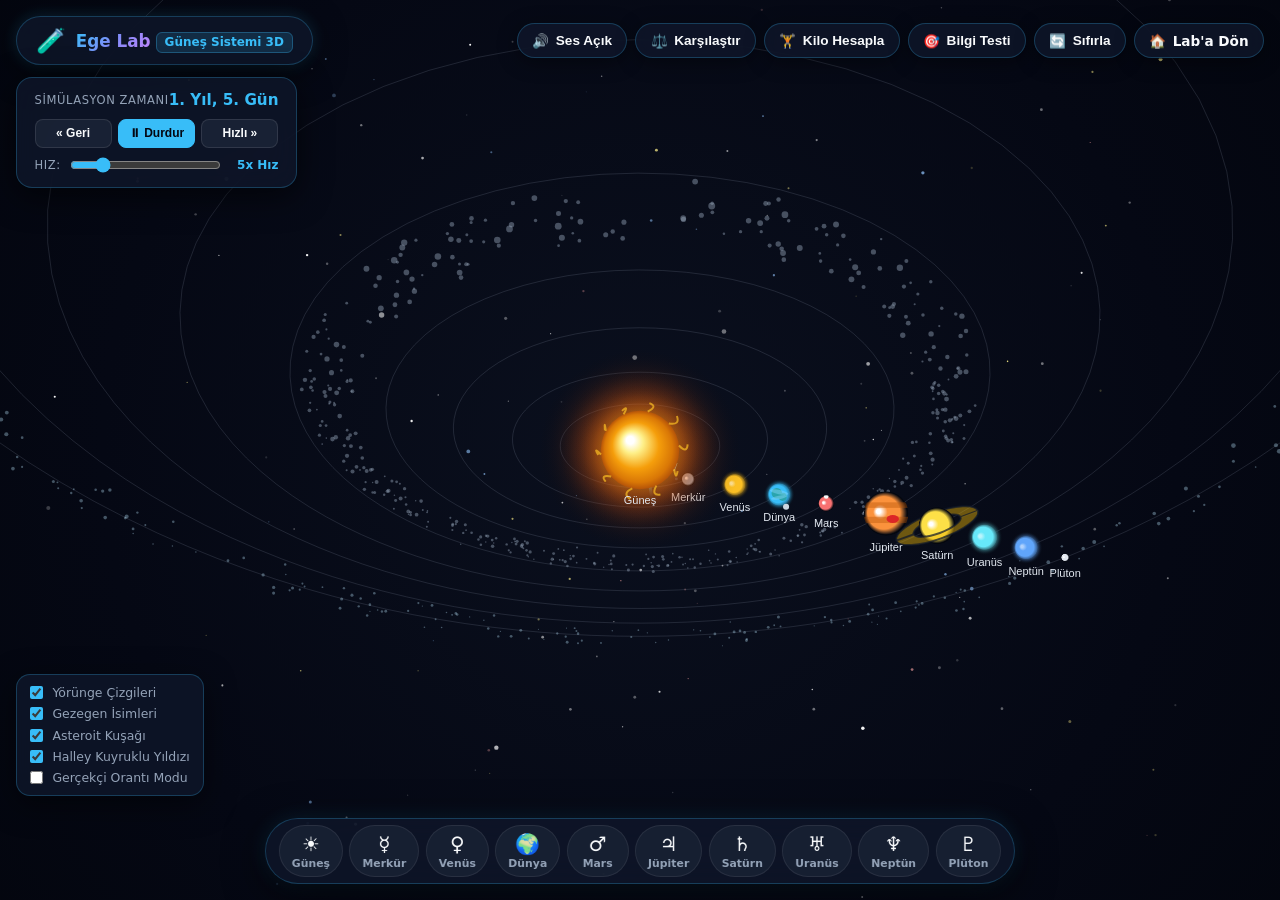
==== solar-system.html @ e78b9957 "feat: Gunes Sistemi 3D simulasyonu ve uzay laboratuvari eklendi" ====
<!DOCTYPE html>
<html lang="tr">
<head>
  <meta charset="UTF-8">
  <meta name="viewport" content="width=device-width, initial-scale=1.0, maximum-scale=5.0">
  <title>🌌 Ege Lab - 3D Güneş Sistemi Simülatörü</title>
  
  <meta name="description" content="Güneş Sistemimizi 3D ve gerçek zamanlı simüle eden, gezegenleri, yörüngeleri ve asteroitleri keşfedebileceğiniz etkileşimli astronomi laboratuvarı.">
  <meta name="theme-color" content="#030712">
  <link rel="icon" type="image/png" href="icons/icon-192.png">

  <style>
    /* ========================================================
       TEMEL AYARLAR & KOZMİK TEMA
       ======================================================== */
    :root {
      --bg-space: #030712;
      --panel-bg: rgba(15, 23, 42, 0.82);
      --panel-border: rgba(56, 189, 248, 0.25);
      --panel-glow: rgba(56, 189, 248, 0.4);
      --accent-cyan: #38bdf8;
      --accent-gold: #f59e0b;
      --accent-rose: #f43f5e;
      --accent-purple: #a855f7;
      --accent-emerald: #10b981;
      --text-primary: #f8fafc;
      --text-muted: #94a3b8;
      --font-family: 'Segoe UI', system-ui, -apple-system, sans-serif;
    }

    * {
      box-sizing: border-box;
      margin: 0;
      padding: 0;
      user-select: none;
      -webkit-user-select: none;
    }

    body, html {
      width: 100%;
      height: 100%;
      overflow: hidden;
      background-color: var(--bg-space);
      font-family: var(--font-family);
      color: var(--text-primary);
    }

    #canvas-container {
      position: absolute;
      top: 0;
      left: 0;
      width: 100%;
      height: 100%;
      z-index: 1;
    }

    canvas {
      display: block;
      width: 100%;
      height: 100%;
      cursor: grab;
    }

    canvas:active {
      cursor: grabbing;
    }

    /* ========================================================
       ÜST BAŞLIK (COCKPIT HUD TOP)
       ======================================================== */
    .hud-top-bar {
      position: absolute;
      top: 1rem;
      left: 1rem;
      right: 1rem;
      z-index: 20;
      display: flex;
      justify-content: space-between;
      align-items: center;
      pointer-events: none;
    }

    .brand-hud {
      pointer-events: auto;
      display: flex;
      align-items: center;
      gap: 0.75rem;
      background: var(--panel-bg);
      backdrop-filter: blur(14px);
      -webkit-backdrop-filter: blur(14px);
      border: 1px solid var(--panel-border);
      padding: 0.6rem 1.2rem;
      border-radius: 9999px;
      box-shadow: 0 8px 32px rgba(0, 0, 0, 0.6), 0 0 15px rgba(56, 189, 248, 0.2);
    }

    .brand-hud a {
      text-decoration: none;
      color: inherit;
      display: flex;
      align-items: center;
      gap: 0.6rem;
    }

    .brand-hud-logo {
      font-size: 1.5rem;
      animation: floatSlow 3s ease-in-out infinite;
    }

    .brand-hud-title {
      font-size: 1.05rem;
      font-weight: 700;
      background: linear-gradient(135deg, #38bdf8, #818cf8, #c084fc);
      -webkit-background-clip: text;
      -webkit-text-fill-color: transparent;
    }

    .brand-hud-badge {
      font-size: 0.75rem;
      color: var(--accent-cyan);
      background: rgba(56, 189, 248, 0.15);
      border: 1px solid rgba(56, 189, 248, 0.3);
      padding: 0.15rem 0.5rem;
      border-radius: 6px;
      font-weight: 600;
    }

    .top-action-buttons {
      pointer-events: auto;
      display: flex;
      gap: 0.5rem;
    }

    .hud-btn {
      background: var(--panel-bg);
      backdrop-filter: blur(12px);
      -webkit-backdrop-filter: blur(12px);
      border: 1px solid var(--panel-border);
      color: var(--text-primary);
      padding: 0.55rem 0.9rem;
      border-radius: 9999px;
      font-size: 0.85rem;
      font-weight: 600;
      cursor: pointer;
      display: inline-flex;
      align-items: center;
      gap: 0.4rem;
      transition: all 0.2s cubic-bezier(0.16, 1, 0.3, 1);
      box-shadow: 0 4px 20px rgba(0, 0, 0, 0.4);
    }

    .hud-btn:hover {
      background: rgba(30, 41, 59, 0.95);
      border-color: var(--accent-cyan);
      box-shadow: 0 0 15px rgba(56, 189, 248, 0.4);
      transform: translateY(-1px);
    }

    .hud-btn.active {
      background: rgba(14, 165, 233, 0.3);
      border-color: var(--accent-cyan);
      color: #38bdf8;
    }

    /* ========================================================
       ZAMAN & SİMÜLASYON KONTROL PANELİ (TOP RIGHT HUD)
       ======================================================== */
    .time-hud-card {
      position: absolute;
      top: 4.8rem;
      left: 1rem;
      z-index: 20;
      background: var(--panel-bg);
      backdrop-filter: blur(14px);
      -webkit-backdrop-filter: blur(14px);
      border: 1px solid var(--panel-border);
      border-radius: 16px;
      padding: 0.85rem 1.1rem;
      display: flex;
      flex-direction: column;
      gap: 0.6rem;
      box-shadow: 0 8px 32px rgba(0, 0, 0, 0.6);
      min-width: 260px;
    }

    .time-date-display {
      display: flex;
      justify-content: space-between;
      align-items: center;
    }

    .time-label {
      font-size: 0.72rem;
      text-transform: uppercase;
      letter-spacing: 0.05em;
      color: var(--text-muted);
    }

    .time-value {
      font-size: 0.95rem;
      font-weight: 700;
      color: var(--accent-cyan);
      font-variant-numeric: tabular-nums;
    }

    .time-controls {
      display: flex;
      align-items: center;
      gap: 0.4rem;
    }

    .time-btn {
      flex: 1;
      background: rgba(30, 41, 59, 0.7);
      border: 1px solid rgba(255, 255, 255, 0.1);
      color: var(--text-primary);
      padding: 0.4rem;
      border-radius: 8px;
      font-size: 0.75rem;
      font-weight: 600;
      cursor: pointer;
      text-align: center;
      transition: all 0.2s ease;
    }

    .time-btn:hover {
      background: rgba(56, 189, 248, 0.2);
      border-color: var(--accent-cyan);
    }

    .time-btn.active {
      background: var(--accent-cyan);
      color: #030712;
      border-color: var(--accent-cyan);
    }

    .speed-slider-wrap {
      display: flex;
      align-items: center;
      gap: 0.6rem;
    }

    .speed-slider-wrap input[type="range"] {
      flex: 1;
      accent-color: var(--accent-cyan);
      cursor: pointer;
    }

    .speed-tag {
      font-size: 0.75rem;
      color: var(--accent-cyan);
      font-weight: 700;
      min-width: 48px;
      text-align: right;
    }

    /* ========================================================
       KAMERA & KATMAN FİLTRELERİ (SOL ALT HUD)
       ======================================================== */
    .view-toggles-card {
      position: absolute;
      bottom: 6.5rem;
      left: 1rem;
      z-index: 20;
      background: var(--panel-bg);
      backdrop-filter: blur(14px);
      -webkit-backdrop-filter: blur(14px);
      border: 1px solid var(--panel-border);
      border-radius: 14px;
      padding: 0.6rem 0.8rem;
      display: flex;
      flex-direction: column;
      gap: 0.4rem;
      box-shadow: 0 8px 30px rgba(0, 0, 0, 0.5);
    }

    .toggle-row {
      display: flex;
      align-items: center;
      gap: 0.6rem;
      font-size: 0.78rem;
      cursor: pointer;
      color: var(--text-muted);
      transition: color 0.2s;
    }

    .toggle-row:hover {
      color: var(--text-primary);
    }

    .toggle-row input[type="checkbox"] {
      accent-color: var(--accent-cyan);
      cursor: pointer;
    }

    /* ========================================================
       GEZEGEN HIZLI SEÇİM ÇUBUĞU (ALT ÇUBUK - PLANET BAR)
       ======================================================== */
    .planets-dock-wrap {
      position: absolute;
      bottom: 1rem;
      left: 50%;
      transform: translateX(-50%);
      z-index: 20;
      max-width: 95vw;
      background: var(--panel-bg);
      backdrop-filter: blur(16px);
      -webkit-backdrop-filter: blur(16px);
      border: 1px solid var(--panel-border);
      border-radius: 9999px;
      padding: 0.4rem 0.8rem;
      display: flex;
      align-items: center;
      gap: 0.4rem;
      overflow-x: auto;
      box-shadow: 0 10px 40px rgba(0, 0, 0, 0.7), 0 0 20px rgba(56, 189, 248, 0.15);
      scrollbar-width: none;
    }

    .planets-dock-wrap::-webkit-scrollbar {
      display: none;
    }

    .planet-dock-item {
      display: flex;
      flex-direction: column;
      align-items: center;
      justify-content: center;
      background: rgba(30, 41, 59, 0.6);
      border: 1px solid rgba(255, 255, 255, 0.08);
      border-radius: 50px;
      padding: 0.35rem 0.75rem;
      cursor: pointer;
      min-width: 62px;
      transition: all 0.25s cubic-bezier(0.34, 1.56, 0.64, 1);
      position: relative;
    }

    .planet-dock-item:hover {
      background: rgba(56, 189, 248, 0.2);
      border-color: var(--accent-cyan);
      transform: translateY(-4px) scale(1.08);
      box-shadow: 0 6px 16px rgba(56, 189, 248, 0.3);
    }

    .planet-dock-item.selected {
      background: rgba(14, 165, 233, 0.35);
      border-color: var(--accent-cyan);
      box-shadow: 0 0 16px rgba(56, 189, 248, 0.6);
      transform: translateY(-4px) scale(1.08);
    }

    .dock-icon {
      font-size: 1.25rem;
      line-height: 1.2;
    }

    .dock-name {
      font-size: 0.68rem;
      font-weight: 600;
      color: var(--text-muted);
      margin-top: 1px;
    }

    .planet-dock-item.selected .dock-name {
      color: #ffffff;
      font-weight: 700;
    }

    /* ========================================================
       GEZEGEN BİLGİ KARTI HUD (SAĞ PANEL)
       ======================================================== */
    .planet-info-panel {
      position: absolute;
      top: 4.8rem;
      right: 1rem;
      width: 350px;
      max-width: calc(100vw - 2rem);
      max-height: calc(100vh - 6.5rem);
      overflow-y: auto;
      z-index: 25;
      background: var(--panel-bg);
      backdrop-filter: blur(18px);
      -webkit-backdrop-filter: blur(18px);
      border: 1px solid var(--panel-border);
      border-radius: 20px;
      padding: 1.2rem;
      display: flex;
      flex-direction: column;
      gap: 1rem;
      box-shadow: 0 16px 48px rgba(0, 0, 0, 0.8), 0 0 25px rgba(56, 189, 248, 0.2);
      transition: transform 0.3s cubic-bezier(0.16, 1, 0.3, 1), opacity 0.3s ease;
      scrollbar-width: thin;
      scrollbar-color: rgba(56, 189, 248, 0.3) transparent;
    }

    .planet-info-panel.hidden {
      transform: translateX(110%);
      opacity: 0;
      pointer-events: none;
    }

    .panel-header {
      display: flex;
      justify-content: space-between;
      align-items: flex-start;
      border-bottom: 1px solid rgba(255, 255, 255, 0.1);
      padding-bottom: 0.75rem;
    }

    .planet-title-group h2 {
      font-size: 1.45rem;
      font-weight: 800;
      display: flex;
      align-items: center;
      gap: 0.5rem;
    }

    .planet-latin-subtitle {
      font-size: 0.75rem;
      color: var(--text-muted);
      font-style: italic;
    }

    .panel-close-btn {
      background: rgba(255, 255, 255, 0.08);
      border: none;
      color: var(--text-muted);
      width: 28px;
      height: 28px;
      border-radius: 50%;
      cursor: pointer;
      display: flex;
      align-items: center;
      justify-content: center;
      font-size: 1rem;
      transition: all 0.2s;
    }

    .panel-close-btn:hover {
      background: rgba(244, 63, 94, 0.25);
      color: var(--accent-rose);
    }

    .planet-badge-row {
      display: flex;
      flex-wrap: wrap;
      gap: 0.4rem;
    }

    .p-tag {
      font-size: 0.72rem;
      padding: 0.2rem 0.55rem;
      border-radius: 6px;
      font-weight: 600;
      background: rgba(56, 189, 248, 0.12);
      color: var(--accent-cyan);
      border: 1px solid rgba(56, 189, 248, 0.25);
    }

    .planet-desc-text {
      font-size: 0.84rem;
      line-height: 1.5;
      color: #cbd5e1;
    }

    .stats-grid {
      display: grid;
      grid-template-columns: 1fr 1fr;
      gap: 0.6rem;
    }

    .stat-box {
      background: rgba(30, 41, 59, 0.6);
      border: 1px solid rgba(255, 255, 255, 0.06);
      border-radius: 10px;
      padding: 0.55rem 0.7rem;
      display: flex;
      flex-direction: column;
      gap: 0.15rem;
    }

    .stat-box-title {
      font-size: 0.68rem;
      color: var(--text-muted);
      text-transform: uppercase;
      letter-spacing: 0.03em;
    }

    .stat-box-val {
      font-size: 0.9rem;
      font-weight: 700;
      color: #f1f5f9;
    }

    /* Kilo Hesaplayıcı Kutu */
    .weight-calc-box {
      background: linear-gradient(135deg, rgba(14, 165, 233, 0.15), rgba(168, 85, 247, 0.15));
      border: 1px solid rgba(56, 189, 248, 0.3);
      border-radius: 12px;
      padding: 0.75rem;
      display: flex;
      flex-direction: column;
      gap: 0.5rem;
    }

    .calc-title {
      font-size: 0.78rem;
      font-weight: 700;
      color: var(--accent-cyan);
      display: flex;
      align-items: center;
      gap: 0.35rem;
    }

    .calc-input-row {
      display: flex;
      align-items: center;
      gap: 0.5rem;
    }

    .calc-input-row input {
      width: 70px;
      background: rgba(15, 23, 42, 0.8);
      border: 1px solid var(--panel-border);
      color: #fff;
      padding: 0.35rem 0.5rem;
      border-radius: 6px;
      font-size: 0.85rem;
      font-weight: 700;
      text-align: center;
    }

    .calc-result-text {
      font-size: 0.85rem;
      color: #e2e8f0;
      flex: 1;
    }

    .calc-result-text strong {
      color: var(--accent-gold);
      font-size: 1.05rem;
    }

    /* Biliyor muydunuz kutusu */
    .fun-fact-box {
      background: rgba(245, 158, 11, 0.1);
      border-left: 3px solid var(--accent-gold);
      border-radius: 0 10px 10px 0;
      padding: 0.6rem 0.75rem;
      font-size: 0.78rem;
      line-height: 1.45;
      color: #fed7aa;
    }

    .fun-fact-box strong {
      color: var(--accent-gold);
      display: block;
      margin-bottom: 0.2rem;
    }

    .action-panel-btns {
      display: flex;
      gap: 0.5rem;
    }

    .action-panel-btn {
      flex: 1;
      padding: 0.55rem;
      background: rgba(56, 189, 248, 0.15);
      border: 1px solid var(--accent-cyan);
      color: var(--accent-cyan);
      font-size: 0.78rem;
      font-weight: 700;
      border-radius: 8px;
      cursor: pointer;
      display: flex;
      align-items: center;
      justify-content: center;
      gap: 0.3rem;
      transition: all 0.2s;
    }

    .action-panel-btn:hover {
      background: var(--accent-cyan);
      color: #030712;
      box-shadow: 0 0 12px rgba(56, 189, 248, 0.4);
    }

    /* ========================================================
       MODALLAR (KARŞILAŞTIRMA, AĞIRLIK TESTİ, QUIZ)
       ======================================================== */
    .space-modal-overlay {
      position: fixed;
      top: 0;
      left: 0;
      width: 100%;
      height: 100%;
      background: rgba(3, 7, 18, 0.85);
      backdrop-filter: blur(16px);
      -webkit-backdrop-filter: blur(16px);
      z-index: 100;
      display: flex;
      align-items: center;
      justify-content: center;
      padding: 1.5rem;
      opacity: 0;
      pointer-events: none;
      transition: opacity 0.3s ease;
    }

    .space-modal-overlay.active {
      opacity: 1;
      pointer-events: auto;
    }

    .space-modal-box {
      background: rgba(15, 23, 42, 0.95);
      border: 1px solid var(--panel-border);
      box-shadow: 0 20px 60px rgba(0, 0, 0, 0.9), 0 0 30px rgba(56, 189, 248, 0.25);
      border-radius: 20px;
      width: 100%;
      max-width: 680px;
      max-height: 85vh;
      overflow-y: auto;
      padding: 1.5rem;
      display: flex;
      flex-direction: column;
      gap: 1.2rem;
      transform: scale(0.95);
      transition: transform 0.3s cubic-bezier(0.16, 1, 0.3, 1);
    }

    .space-modal-overlay.active .space-modal-box {
      transform: scale(1);
    }

    .modal-head {
      display: flex;
      justify-content: space-between;
      align-items: center;
      border-bottom: 1px solid rgba(255, 255, 255, 0.1);
      padding-bottom: 0.8rem;
    }

    .modal-head h3 {
      font-size: 1.25rem;
      font-weight: 800;
      display: flex;
      align-items: center;
      gap: 0.5rem;
    }

    /* Karşılaştırma Seçiciler */
    .compare-selectors {
      display: grid;
      grid-template-columns: 1fr 1fr;
      gap: 1rem;
    }

    .compare-select {
      width: 100%;
      padding: 0.6rem;
      border-radius: 8px;
      background: #1e293b;
      color: #fff;
      border: 1px solid var(--panel-border);
      font-size: 0.9rem;
      font-weight: 600;
    }

    .compare-cards {
      display: grid;
      grid-template-columns: 1fr 1fr;
      gap: 1rem;
    }

    .compare-card {
      background: rgba(30, 41, 59, 0.7);
      border: 1px solid rgba(255, 255, 255, 0.08);
      border-radius: 12px;
      padding: 1rem;
      display: flex;
      flex-direction: column;
      gap: 0.7rem;
    }

    .compare-item-row {
      display: flex;
      justify-content: space-between;
      font-size: 0.82rem;
      border-bottom: 1px solid rgba(255, 255, 255, 0.04);
      padding-bottom: 0.3rem;
    }

    .compare-item-row span {
      color: var(--text-muted);
    }

    .compare-item-row strong {
      color: #fff;
    }

    /* Ağırlık Tablosu */
    .weights-table {
      width: 100%;
      border-collapse: collapse;
      font-size: 0.85rem;
    }

    .weights-table th {
      background: rgba(30, 41, 59, 0.8);
      color: var(--accent-cyan);
      padding: 0.6rem 0.8rem;
      text-align: left;
      border-radius: 6px;
    }

    .weights-table td {
      padding: 0.55rem 0.8rem;
      border-bottom: 1px solid rgba(255, 255, 255, 0.06);
    }

    .weights-table tr:hover td {
      background: rgba(56, 189, 248, 0.08);
    }

    /* Quiz Arayüzü */
    .quiz-q-box {
      background: rgba(30, 41, 59, 0.6);
      border-radius: 12px;
      padding: 1.2rem;
      display: flex;
      flex-direction: column;
      gap: 1rem;
    }

    .quiz-q-num {
      font-size: 0.75rem;
      color: var(--accent-cyan);
      font-weight: 700;
      text-transform: uppercase;
    }

    .quiz-q-text {
      font-size: 1rem;
      font-weight: 600;
      line-height: 1.45;
    }

    .quiz-options-list {
      display: flex;
      flex-direction: column;
      gap: 0.5rem;
    }

    .quiz-option-btn {
      background: rgba(15, 23, 42, 0.8);
      border: 1px solid rgba(255, 255, 255, 0.1);
      color: #e2e8f0;
      padding: 0.75rem 1rem;
      border-radius: 10px;
      font-size: 0.88rem;
      font-weight: 600;
      text-align: left;
      cursor: pointer;
      transition: all 0.2s;
    }

    .quiz-option-btn:hover {
      background: rgba(56, 189, 248, 0.15);
      border-color: var(--accent-cyan);
    }

    .quiz-option-btn.correct {
      background: rgba(16, 185, 129, 0.3) !important;
      border-color: var(--accent-emerald) !important;
      color: #6ee7b7 !important;
    }

    .quiz-option-btn.wrong {
      background: rgba(244, 63, 94, 0.3) !important;
      border-color: var(--accent-rose) !important;
      color: #fca5a5 !important;
    }

    /* İpucu bildirim toast */
    .cockpit-tooltip {
      position: absolute;
      top: 50%;
      left: 50%;
      transform: translate(-50%, -50%);
      z-index: 15;
      background: rgba(15, 23, 42, 0.85);
      border: 1px solid var(--panel-border);
      padding: 0.6rem 1.2rem;
      border-radius: 9999px;
      font-size: 0.82rem;
      font-weight: 600;
      color: var(--accent-cyan);
      pointer-events: none;
      animation: fadeInOut 3.5s forwards;
      backdrop-filter: blur(8px);
      box-shadow: 0 4px 20px rgba(0, 0, 0, 0.5);
    }

    @keyframes fadeInOut {
      0% { opacity: 0; transform: translate(-50%, -40%); }
      15% { opacity: 1; transform: translate(-50%, -50%); }
      75% { opacity: 1; transform: translate(-50%, -50%); }
      100% { opacity: 0; transform: translate(-50%, -60%); }
    }

    @keyframes floatSlow {
      0%, 100% { transform: translateY(0); }
      50% { transform: translateY(-4px); }
    }

    /* Responsive Uyumluluk */
    @media (max-width: 768px) {
      .hud-top-bar {
        flex-direction: column;
        align-items: flex-start;
        gap: 0.6rem;
      }
      .brand-hud {
        padding: 0.4rem 0.8rem;
      }
      .time-hud-card {
        top: 6.8rem;
        min-width: 220px;
        padding: 0.6rem 0.8rem;
      }
      .planet-info-panel {
        width: 100%;
        max-width: 100vw;
        right: 0;
        top: auto;
        bottom: 5rem;
        border-radius: 20px 20px 0 0;
        max-height: 60vh;
      }
      .view-toggles-card {
        bottom: 5.5rem;
        display: none; /* Mobilde sadeleştir */
      }
      .compare-selectors, .compare-cards {
        grid-template-columns: 1fr;
      }
    }
  </style>
</head>
<body>

  <!-- 3D SİMÜLASYON CANVAS ALANI -->
  <div id="canvas-container">
    <canvas id="space-canvas"></canvas>
  </div>

  <!-- BİLGİ İPUCU BALONU -->
  <div class="cockpit-tooltip">
    ✨ İpucu: Fare veya dokunmatik ile döndürün, tekerlek ile yakınlaştırın, gezegenlere tıklayın!
  </div>

  <!-- ========================================================
       ÜST BAŞLIK & GEZİNME (HUD TOP)
       ======================================================== -->
  <header class="hud-top-bar">
    <div class="brand-hud">
      <a href="index.html" title="Ege Lab Ana Sayfasına Dön">
        <span class="brand-hud-logo">🧪</span>
        <div>
          <span class="brand-hud-title">Ege Lab</span>
          <span class="brand-hud-badge">Güneş Sistemi 3D</span>
        </div>
      </a>
    </div>

    <div class="top-action-buttons">
      <button id="btn-sound-toggle" class="hud-btn" title="Uzay Ambiyansı Sesini Aç/Kapat">
        🔊 <span>Ses Açık</span>
      </button>
      <button id="btn-open-compare" class="hud-btn" title="Gezegenleri Karşılaştır">
        ⚖️ <span>Karşılaştır</span>
      </button>
      <button id="btn-open-weight" class="hud-btn" title="Ağırlık Laboratuvarı">
        🏋️ <span>Kilo Hesapla</span>
      </button>
      <button id="btn-open-quiz" class="hud-btn" title="Uzay Bilgi Testi">
        🎯 <span>Bilgi Testi</span>
      </button>
      <button id="btn-reset-cam" class="hud-btn" title="Genel Bakışa Dön">
        🔄 <span>Sıfırla</span>
      </button>
      <a href="index.html" class="hud-btn" style="text-decoration: none;">
        🏠 <span>Lab'a Dön</span>
      </a>
    </div>
  </header>

  <!-- ========================================================
       ZAMAN KONTROLÜ & TAKVİM (HUD SOL ÜST)
       ======================================================== -->
  <div class="time-hud-card">
    <div class="time-date-display">
      <span class="time-label">Simülasyon Zamanı</span>
      <span id="display-sim-date" class="time-value">1. Yıl, 0. Gün</span>
    </div>
    
    <div class="time-controls">
      <button id="btn-time-rewind" class="time-btn" title="Geriye Sar">&laquo; Geri</button>
      <button id="btn-time-play" class="time-btn active" title="Oynat / Duraklat">⏸ Durdur</button>
      <button id="btn-time-forward" class="time-btn" title="Hızlandır">Hızlı &raquo;</button>
    </div>

    <div class="speed-slider-wrap">
      <span class="time-label">Hız:</span>
      <input type="range" id="speed-slider" min="-5" max="50" step="1" value="5">
      <span id="speed-indicator" class="speed-tag">5x Hız</span>
    </div>
  </div>

  <!-- ========================================================
       KATMAN & GÖRÜNÜM AYARLARI (HUD SOL ALT)
       ======================================================== -->
  <div class="view-toggles-card">
    <label class="toggle-row">
      <input type="checkbox" id="toggle-orbits" checked>
      <span>Yörünge Çizgileri</span>
    </label>
    <label class="toggle-row">
      <input type="checkbox" id="toggle-labels" checked>
      <span>Gezegen İsimleri</span>
    </label>
    <label class="toggle-row">
      <input type="checkbox" id="toggle-asteroids" checked>
      <span>Asteroit Kuşağı</span>
    </label>
    <label class="toggle-row">
      <input type="checkbox" id="toggle-comet" checked>
      <span>Halley Kuyruklu Yıldızı</span>
    </label>
    <label class="toggle-row">
      <input type="checkbox" id="toggle-scale-realistic">
      <span>Gerçekçi Orantı Modu</span>
    </label>
  </div>

  <!-- ========================================================
       GEZEGEN BİLGİ KARTI (HUD SAĞ PANEL)
       ======================================================== -->
  <aside id="planet-panel" class="planet-info-panel hidden">
    <div class="panel-header">
      <div class="planet-title-group">
        <h2 id="p-name">🌍 Dünya</h2>
        <span id="p-latin" class="planet-latin-subtitle">Terra &bull; 3. Gezegen</span>
      </div>
      <button id="btn-close-panel" class="panel-close-btn" title="Kapat">&times;</button>
    </div>

    <div class="planet-badge-row">
      <span id="p-type-tag" class="p-tag">Karasal Gezegen</span>
      <span id="p-moons-tag" class="p-tag">1 Doğal Uydu</span>
      <span id="p-order-tag" class="p-tag">Güneş'ten 3.</span>
    </div>

    <p id="p-desc" class="planet-desc-text">
      Üzerinde sıvı su ve yaşam barındıran bildiğimiz tek gezegen. Canlıları ölümcül uzay radyasyonundan koruyan güçlü bir manyetosfere ve nitrojen-oksijen atmosferine sahiptir.
    </p>

    <!-- Bilimsel Parametreler Izgarası -->
    <div class="stats-grid">
      <div class="stat-box">
        <span class="stat-box-title">Güneş'e Uzaklık</span>
        <span id="stat-dist" class="stat-box-val">1.00 AU (149.6M km)</span>
      </div>
      <div class="stat-box">
        <span class="stat-box-title">Gezegen Çapı</span>
        <span id="stat-diam" class="stat-box-val">12,742 km</span>
      </div>
      <div class="stat-box">
        <span class="stat-box-title">1 Yıl (Yörünge)</span>
        <span id="stat-year" class="stat-box-val">365.25 Gün</span>
      </div>
      <div class="stat-box">
        <span class="stat-box-title">1 Gün (Dönüş)</span>
        <span id="stat-day" class="stat-box-val">24 Saat</span>
      </div>
      <div class="stat-box">
        <span class="stat-box-title">Yüzey Sıcaklığı</span>
        <span id="stat-temp" class="stat-box-val">-88°C ile +58°C</span>
      </div>
      <div class="stat-box">
        <span class="stat-box-title">Yerçekimi</span>
        <span id="stat-gravity" class="stat-box-val">9.81 m/s² (1.00 g)</span>
      </div>
    </div>

    <!-- Bu Gezegende Ağırlığım Ne Kadar? -->
    <div class="weight-calc-box">
      <div class="calc-title">⚖️ Bu Gezegendeki Kilon Ne Kadar Olurdu?</div>
      <div class="calc-input-row">
        <input type="number" id="input-weight" value="50" min="10" max="250">
        <span style="font-size:0.8rem; color:#94a3b8;">kg ise:</span>
        <div class="calc-result-text">
          Buradaki hissettiğin ağırlık: <strong id="calc-result-val">50.0 kg</strong>
        </div>
      </div>
    </div>

    <!-- Eğlenceli Bilimsel Bilgi -->
    <div class="fun-fact-box">
      <strong>💡 Biliyor Muydunuz?</strong>
      <span id="p-fact">Dünya'nın atmosferi gökyüzünü mavi gösterir çünkü Rayleigh saçılması adı verilen fizik kuralına göre kısa dalga boylu mavi ışık diğer renklere göre daha çok saçılır!</span>
    </div>

    <div class="action-panel-btns">
      <button id="btn-panel-compare" class="action-panel-btn">⚖️ Karşılaştır</button>
      <button id="btn-panel-sound" class="action-panel-btn">📡 Sinyal Dinle</button>
    </div>
  </aside>

  <!-- ========================================================
       GEZEGEN HIZLI SEÇİM ÇUBUĞU (DOCK)
       ======================================================== -->
  <nav class="planets-dock-wrap" id="planets-dock">
    <!-- JS ile doldurulacak -->
  </nav>

  <!-- ========================================================
       MODAL 1: GEZEGENLERİ KARŞILAŞTIR
       ======================================================== -->
  <div id="modal-compare" class="space-modal-overlay">
    <div class="space-modal-box">
      <div class="modal-head">
        <h3>⚖️ Gezegenleri Yan Yana Karşılaştır</h3>
        <button class="panel-close-btn" onclick="closeModals()">&times;</button>
      </div>

      <div class="compare-selectors">
        <div>
          <label style="font-size:0.75rem; color:var(--text-muted); display:block; margin-bottom:4px;">1. Gök Cismi</label>
          <select id="compare-sel-1" class="compare-select"></select>
        </div>
        <div>
          <label style="font-size:0.75rem; color:var(--text-muted); display:block; margin-bottom:4px;">2. Gök Cismi</label>
          <select id="compare-sel-2" class="compare-select"></select>
        </div>
      </div>

      <div class="compare-cards">
        <div id="compare-card-1" class="compare-card"></div>
        <div id="compare-card-2" class="compare-card"></div>
      </div>
    </div>
  </div>

  <!-- ========================================================
       MODAL 2: AĞIRLIK & ZIPLAMA LABORATUVARI
       ======================================================== -->
  <div id="modal-weight" class="space-modal-overlay">
    <div class="space-modal-box">
      <div class="modal-head">
        <h3>🏋️ Evrensel Ağırlık & Zıplama Laboratuvarı</h3>
        <button class="panel-close-btn" onclick="closeModals()">&times;</button>
      </div>

      <p style="font-size:0.85rem; color:#cbd5e1;">
        Kütlen değişmez ancak bir gezegendeki yerçekimi ivmesi ($g$), o gezegende terazide kaç kilo çıkacağını ve ne kadar yükseğe zıplayabileceğini belirler!
      </p>

      <div style="display:flex; align-items:center; gap:0.8rem; background:rgba(30,41,59,0.7); padding:0.8rem; border-radius:10px;">
        <label style="font-size:0.88rem; font-weight:700;">Dünya'daki Kilonuz (kg):</label>
        <input type="number" id="universal-weight-input" value="50" min="10" max="250" style="width:80px; padding:0.4rem; background:#0f172a; border:1px solid var(--panel-border); color:#fff; border-radius:6px; font-size:1rem; font-weight:700; text-align:center;">
        <span style="font-size:0.8rem; color:var(--text-muted);">(Dünya'da 50 cm zıplayabildiğinizi varsayalım)</span>
      </div>

      <div style="overflow-x:auto;">
        <table class="weights-table">
          <thead>
            <tr>
              <th>Gök Cismi</th>
              <th>Yerçekimi ($g$)</th>
              <th>Oradaki Kilonuz</th>
              <th>Zıplama Yüksekliğiniz</th>
            </tr>
          </thead>
          <tbody id="universal-weight-tbody">
            <!-- JS ile doldurulacak -->
          </tbody>
        </table>
      </div>
    </div>
  </div>

  <!-- ========================================================
       MODAL 3: UZAY VE ASTRONOMİ BİLGİ TESTİ
       ======================================================== -->
  <div id="modal-quiz" class="space-modal-overlay">
    <div class="space-modal-box">
      <div class="modal-head">
        <h3>🎯 Astronomi & Güneş Sistemi Bilgi Testi</h3>
        <button class="panel-close-btn" onclick="closeModals()">&times;</button>
      </div>

      <div id="quiz-container">
        <!-- JS ile soru gösterilecek -->
      </div>
    </div>
  </div>

  <!-- SES VE YARDIMCI SCRIPTLER -->
  <script src="js/audio.js"></script>
  <script src="js/storage.js"></script>

  <!-- SİMÜLATÖR MOTORU KODU -->
  <script>
    /* ========================================================
       GÜNEŞ SİSTEMİ BİLİMSEL VERİ SETİ (ASTRONOMICAL DATA)
       ======================================================== */
    const PLANET_DATA = [
      {
        id: 'sun',
        name: 'Güneş',
        latin: 'Sol • Merkez Yıldız',
        type: 'Sarı Cüce Yıldız (G2V)',
        orderTag: 'Merkez',
        icon: '☀️',
        color: '#f59e0b',
        glowColor: 'rgba(245, 158, 11, 0.8)',
        radiusReal: 696340,   // km
        radiusVis: 42,        // 3D görsel piksel
        distReal: 0,          // AU
        distVis: 0,
        orbitSpeed: 0,
        rotPeriod: 27,        // Gün
        gravity: 274.0,       // m/s2
        temp: '5,500 °C (Yüzey), 15M °C (Çekirdek)',
        yearText: 'Galaksi turu ~230M Yıl',
        dayText: '27 Dünya Günü',
        moons: 0,
        moonsText: '8 Gezegen, 5 Cüce Gezegen, Milyarlarca Cisim',
        desc: 'Güneş Sistemi’nin merkezinde yer alan devasa plazma küresi. Tüm sistemin toplam kütlesinin %99.86’sını tek başına oluşturur. Çekirdeğindeki nükleer füzyon ile hidrojen atomlarını helyuma dönüştürerek ısı ve ışık yayar.',
        funFact: 'Güneş’in içine yaklaşık 1.3 milyon adet Dünya sığabilir! Güneş ışığının Dünya’ya ulaşması tam 8 dakika 20 saniye sürer.',
        atmosphere: 'Hidrojen (%74), Helyum (%24)'
      },
      {
        id: 'mercury',
        name: 'Merkür',
        latin: 'Mercurius • 1. Gezegen',
        type: 'Karasal Gezegen',
        orderTag: 'Güneş\'ten 1.',
        icon: '☿️',
        color: '#9ca3af',
        glowColor: 'rgba(156, 163, 175, 0.4)',
        radiusReal: 2439,
        radiusVis: 8,
        distReal: 0.39,
        distVis: 85,
        orbitSpeed: 4.15,
        rotPeriod: 58.6,
        gravity: 3.7,
        temp: '-180 °C ile +430 °C',
        yearText: '88 Dünya Günü',
        dayText: '58.6 Dünya Günü',
        moons: 0,
        moonsText: '0 Uydu',
        desc: 'Güneş’e en yakın ve en küçük gezegendir. Isıyı hapsedecek bir atmosferi olmadığı için gündüzleri kavurucu sıcaklıkta iken geceleri uzayın dondurucu soğuğuna gömülür. Yüzeyi Ay gibi dev kraterlerle doludur.',
        funFact: 'Güneş’e en yakın gezegen olmasına rağmen en sıcak gezegen değildir! En sıcak gezegen, kalın sera gazı atmosferi nedeniyle Venüs’tür.',
        atmosphere: 'Eksosfer (Eser miktarda Oksijen, Sodyum)'
      },
      {
        id: 'venus',
        name: 'Venüs',
        latin: 'Venus • 2. Gezegen',
        type: 'Karasal Gezegen',
        orderTag: 'Güneş\'ten 2.',
        icon: '♀️',
        color: '#fbbf24',
        glowColor: 'rgba(251, 191, 36, 0.5)',
        radiusReal: 6052,
        radiusVis: 13,
        distReal: 0.72,
        distVis: 135,
        orbitSpeed: 1.62,
        rotPeriod: -243, // Ters dönüş
        gravity: 8.87,
        temp: '465 °C (Sabit Cehennemi Sıcaklık)',
        yearText: '224.7 Dünya Günü',
        dayText: '243 Dünya Günü (Retrograd)',
        moons: 0,
        moonsText: '0 Uydu',
        desc: 'Dünya’nın "ikiz kardeşi" olarak adlandırılır çünkü boyutları çok yakındır. Ancak kalın karbondioksit atmosferi ve sülfürik asit bulutları kontrolsüz bir sera etkisi yaratarak yüzeyini kurşunu eritebilecek 465 °C sıcaklığa çıkarır.',
        funFact: 'Venüs saat yönünde ters döner (retrograd). Bu yüzden Güneş batıdan doğar, doğudan batar! Ayrıca Venüs’te bir gün, bir yıldan daha uzundur!',
        atmosphere: 'Karbondioksit (%96.5), Azot (%3.5)'
      },
      {
        id: 'earth',
        name: 'Dünya',
        latin: 'Terra • 3. Gezegen',
        type: 'Karasal Gezegen (Yaşam Alanı)',
        orderTag: 'Güneş\'ten 3.',
        icon: '🌍',
        color: '#38bdf8',
        glowColor: 'rgba(56, 189, 248, 0.6)',
        radiusReal: 6371,
        radiusVis: 14,
        distReal: 1.00,
        distVis: 195,
        orbitSpeed: 1.0,
        rotPeriod: 1.0,
        gravity: 9.81,
        temp: '-88 °C ile +58 °C (Ort. 15 °C)',
        yearText: '365.25 Gün (1 Yıl)',
        dayText: '24 Saat',
        moons: 1,
        moonsText: '1 Doğal Uydu (Ay)',
        desc: 'Üzerinde sıvı su ve canlı yaşamı barındırdığı kesin olarak bilinen tek gök cismi. Oksijen ve azot zengini dinamik atmosferi, ozon tabakası ve manyetik kalkanı sayesinde yaşam için kusursuz bir sığınaktır.',
        funFact: 'Dünya uzayda saatte yaklaşık 107,000 km hızla Güneş etrafında savrulur! Yüzeyinin %71’i okyanuslarla kaplıdır.',
        atmosphere: 'Azot (%78), Oksijen (%21), Argon (%0.9)'
      },
      {
        id: 'mars',
        name: 'Mars',
        latin: 'Mars • Kızıl Gezegen',
        type: 'Karasal Gezegen',
        orderTag: 'Güneş\'ten 4.',
        icon: '♂️',
        color: '#f87171',
        glowColor: 'rgba(248, 113, 113, 0.5)',
        radiusReal: 3389,
        radiusVis: 10,
        distReal: 1.52,
        distVis: 260,
        orbitSpeed: 0.53,
        rotPeriod: 1.03,
        gravity: 3.72,
        temp: '-140 °C ile +20 °C (Ort. -63 °C)',
        yearText: '687 Dünya Günü (~1.9 Yıl)',
        dayText: '24 Saat 37 Dakika (Sol)',
        moons: 2,
        moonsText: '2 Uydu (Phobos, Deimos)',
        desc: 'Demir oksit (pas) zengini kırmızı tozu nedeniyle "Kızıl Gezegen" adını almıştır. Güneş Sistemi’nin en yüksek volkanı olan 22 km’lik Olimpos Dağı’na (Olympus Mons) ve devasa kanyonlara ev sahipliği yapar.',
        funFact: 'Mars’ta bir gün Dünya gününe çok yakındır (24 saat 37 dakika). Kutup bölgelerinde donmuş su ve karbondioksit (kuru buz) tabakaları bulunur.',
        atmosphere: 'Karbondioksit (%95), Azot (%2.6), Argon (%1.9)'
      },
      {
        id: 'jupiter',
        name: 'Jüpiter',
        latin: 'Iuppiter • Gezegenler Kralı',
        type: 'Gaz Devi',
        orderTag: 'Güneş\'ten 5.',
        icon: '♃',
        color: '#fb923c',
        glowColor: 'rgba(251, 146, 60, 0.5)',
        radiusReal: 69911,
        radiusVis: 28,
        distReal: 5.20,
        distVis: 345,
        orbitSpeed: 0.084,
        rotPeriod: 0.41, // ~9.9 saat
        gravity: 24.79,
        temp: '-110 °C (Üst Bulut Katmanı)',
        yearText: '11.86 Dünya Yılı',
        dayText: '9 Saat 55 Dakika (En Hızlı)',
        moons: 95,
        moonsText: '95 Uydu (Ganymede, Europa, Io, Callisto)',
        desc: 'Güneş Sistemi’nin en büyük gezegenidir. Kütlesi diğer tüm gezegenlerin toplamının 2.5 katıdır. İçinde katı bir yüzey bulunmaz; hidrojen ve helyum gazlarından oluşur. En meşhur özelliği yüzlerce yıldır esen Büyük Kırmızı Leke fırtınasıdır.',
        funFact: 'Kendi ekseni etrafında en hızlı dönen gezegendir (bir gün 10 saatten az sürer). Uydusu Ganymede, Merkür gezegeninden bile daha büyüktür!',
        atmosphere: 'Hidrojen (%90), Helyum (%10)'
      },
      {
        id: 'saturn',
        name: 'Satürn',
        latin: 'Saturnus • Halkalar Efendisi',
        type: 'Gaz Devi & Halka Sistemi',
        orderTag: 'Güneş\'ten 6.',
        icon: '♄',
        color: '#fde047',
        glowColor: 'rgba(253, 224, 71, 0.45)',
        radiusReal: 58232,
        radiusVis: 24,
        distReal: 9.58,
        distVis: 430,
        orbitSpeed: 0.034,
        rotPeriod: 0.44, // ~10.7 saat
        gravity: 10.44,
        temp: '-140 °C',
        yearText: '29.45 Dünya Yılı',
        dayText: '10 Saat 42 Dakika',
        moons: 146,
        moonsText: '146 Uydu (En zengin sistem; Titan, Enceladus)',
        desc: 'Göz alıcı halkalarıyla Güneş Sistemi’nin mücevheridir. Halkaları milyarlarca su buzu ve kaya parçasından meydana gelir. Genişliği 280,000 km’yi bulmasına karşın halka kalınlığı yer yer yalnızca 10 metredir.',
        funFact: 'Satürn’ün yoğunluğu sudan daha düşüktür (0.69 g/cm³)! Eğer Satürn’ü içine alabilecek devasa bir okyanus olsaydı, batmaz yüzerdi!',
        atmosphere: 'Hidrojen (%96), Helyum (%3)'
      },
      {
        id: 'uranus',
        name: 'Uranüs',
        latin: 'Uranus • Yan Yatan Dev',
        type: 'Buz Devi',
        orderTag: 'Güneş\'ten 7.',
        icon: '♅',
        color: '#67e8f9',
        glowColor: 'rgba(103, 232, 249, 0.45)',
        radiusReal: 25362,
        radiusVis: 18,
        distReal: 19.22,
        distVis: 515,
        orbitSpeed: 0.012,
        rotPeriod: -0.72,
        gravity: 8.69,
        temp: '-224 °C (En Soğuk Gezegen Atmosferi)',
        yearText: '84 Dünya Yılı',
        dayText: '17 Saat 14 Dakika',
        moons: 28,
        moonsText: '28 Uydu (Titania, Oberon, Miranda)',
        desc: 'Açık mavi-yeşil rengini atmosferindeki metan gazının kırmızı ışığı soğurmasından alır. Su, amonyak ve metan buzlarından oluşan bir manto tabakasına sahiptir. 98 derecelik eksen eğikliği ile adeta yuvarlanan bir varil gibi yörüngesinde döner.',
        funFact: 'Eksen eğikliği nedeniyle kutupları 42 yıl aralıksız Güneş ışığı alır, ardından 42 yıl zifiri karanlık kış yaşar!',
        atmosphere: 'Hidrojen (%83), Helyum (%15), Metan (%2)'
      },
      {
        id: 'neptune',
        name: 'Neptün',
        latin: 'Neptunus • Rüzgarlar Krallığı',
        type: 'Buz Devi',
        orderTag: 'Güneş\'ten 8.',
        icon: '♆',
        color: '#60a5fa',
        glowColor: 'rgba(96, 165, 250, 0.5)',
        radiusReal: 24622,
        radiusVis: 17,
        distReal: 30.05,
        distVis: 595,
        orbitSpeed: 0.006,
        rotPeriod: 0.67,
        gravity: 11.15,
        temp: '-200 °C',
        yearText: '164.8 Dünya Yılı',
        dayText: '16 Saat 6 Dakika',
        moons: 16,
        moonsText: '16 Uydu (Triton, Proteus)',
        desc: 'Güneş’e en uzak ana gezegendir. Derin kobalt mavisi rengiyle dikkat çeker. Saatte 2,100 km hıza varan Güneş Sistemi’nin en şiddetli süpersonik fırtınalarına sahne olur.',
        funFact: 'Neptün teleskopla tesadüfen değil; Uranüs’ün yörüngesindeki sapmalardan yola çıkılarak saf matematiksel hesaplamalarla yeri tahmin edilerek bulunmuştur!',
        atmosphere: 'Hidrojen (%80), Helyum (%19), Metan (%1.5)'
      },
      {
        id: 'pluto',
        name: 'Plüton',
        latin: 'Pluto • Cüce Gezegen',
        type: 'Cüce Gezegen (Kuiper Kuşağı)',
        orderTag: 'Kuiper Kuşağı',
        icon: '♇',
        color: '#e2e8f0',
        glowColor: 'rgba(226, 232, 240, 0.35)',
        radiusReal: 1188,
        radiusVis: 6,
        distReal: 39.48,
        distVis: 675,
        orbitSpeed: 0.004,
        rotPeriod: 6.4,
        gravity: 0.62,
        temp: '-230 °C',
        yearText: '248 Dünya Yılı',
        dayText: '6.4 Dünya Günü',
        moons: 5,
        moonsText: '5 Uydu (Charon, Nix, Hydra)',
        desc: '2006 yılına kadar 9. gezegen olarak kabul edilen Plüton, Kuiper Kuşağı’ndaki benzer kütleli diğer cisimlerin keşfiyle "Cüce Gezegen" sınıfına alındı. Yüzeyinde azot buzundan oluşan dev bir kalp şekli (Tombaugh Regio) taşır.',
        funFact: 'Plüton’un uydusu Charon o kadar büyüktür ki, ikisi birbirinin etrafında ortak bir ağırlık merkezinde dans edercesine dönerler!',
        atmosphere: 'Eser miktarda Azot, Metan ve Karbonmonoksit'
      }
    ];

    /* ========================================================
       QUIZ SORULARI VERİTABANI
       ======================================================== */
    const QUIZ_QUESTIONS = [
      {
        q: "Güneş Sistemi'ndeki en büyük gezegen hangisidir ve kütlesi ne kadardır?",
        options: [
          "Satürn (Diğer gezegenlerin toplamına eşit)",
          "Jüpiter (Tüm diğer gezegenlerin toplamının 2.5 katı)",
          "Neptün (En yoğun gezegen)",
          "Dünya (En ağır karasal gezegen)"
        ],
        answer: 1,
        exp: "Jüpiter, devasa kütlesiyle diğer tüm gezegenlerin toplamının 2.5 katından daha ağırdır!"
      },
      {
        q: "Güneş'e en yakın gezegen Merkür olmasına rağmen, Güneş Sistemi'nin EN SICAK gezegeni hangisidir?",
        options: [
          "Merkür (Güneş'e en yakın olduğu için)",
          "Mars (Kızıl rengi yüzünden)",
          "Venüs (Kalın sera gazı atmosferi yüzünden ~465°C)",
          "Jüpiter (İç çekirdek ısısı yüzünden)"
        ],
        answer: 2,
        exp: "Venüs'ün kalın karbondioksit atmosferi aşırı sera etkisi oluşturarak sıcaklığı kurşunu eritecek 465 °C'ye ulaştırır!"
      },
      {
        q: "Eğer devasa bir okyanus olsaydı, yoğunluğu sudan (1 g/cm³) düşük olduğu için BATMAYIP YÜZECEK gezegen hangisidir?",
        options: [
          "Satürn (Yoğunluğu yaklaşık 0.69 g/cm³)",
          "Uranüs",
          "Dünya",
          "Plüton"
        ],
        answer: 0,
        exp: "Satürn bir gaz devidir ve ortalama yoğunluğu sudan düşüktür; suda yüzer!"
      },
      {
        q: "Hangi gezegen 98 derecelik eksen eğikliği nedeniyle adeta 'yan yatmış bir varil' gibi yuvarlanarak döner?",
        options: [
          "Neptün",
          "Uranüs",
          "Mars",
          "Merkür"
        ],
        answer: 1,
        exp: "Uranüs, geçmişte dev bir gök cismiyle çarpışma sonucu neredeyse 90 derece yana devrilmiştir."
      },
      {
        q: "Mars'ta bulunan Güneş Sistemi'nin bilinen en yüksek volkanik dağı hangisidir?",
        options: [
          "Everest Dağı",
          "Mauna Kea",
          "Olimpos Dağı (Olympus Mons - 22 km)",
          "Valles Marineris"
        ],
        answer: 2,
        exp: "Olympus Mons, Everest'in neredeyse 3 katı yüksekliğinde (22 km) dev bir sönmüş kalken volkandır!"
      }
    ];

    /* ========================================================
       SİMÜLASYON MOTORU (3D CANVAS ENGINE)
       ======================================================== */
    class SolarSystemEngine {
      constructor() {
        this.canvas = document.getElementById('space-canvas');
        this.ctx = this.canvas.getContext('2d');
        
        // Simülasyon Durumu
        this.simDay = 0;
        this.timeSpeed = 5; // Gün / saniye
        this.isPlaying = true;
        this.lastTime = performance.now();
        
        // Kamera Durumu (3D Orbit)
        this.camDistance = 750;
        this.targetCamDist = 750;
        this.camPitch = 0.55; // Eğim açısı (radyan)
        this.targetCamPitch = 0.55;
        this.camYaw = 0.45;   // Döndürme açısı
        this.targetCamYaw = 0.45;
        
        this.camTarget = { x: 0, y: 0, z: 0 };
        this.targetLookAt = { x: 0, y: 0, z: 0 };
        
        // Seçili Cisim
        this.selectedPlanetId = null;
        this.hoveredPlanetId = null;
        
        // Katman Görünürlükleri
        this.showOrbits = true;
        this.showLabels = true;
        this.showAsteroids = true;
        this.showComet = true;
        this.realisticScale = false;

        // Asteroitler & Yıldızlar
        this.stars = [];
        this.asteroids = [];
        this.kuiperObjects = [];
        this.comet = {
          angle: 0.8,
          a: 480, // Yarı büyük eksen
          e: 0.82, // Yüksek dışmerkezlik
          tilt: 0.32,
          speed: 0.04
        };

        // Fare / Dokunmatik Etkileşim
        this.isDragging = false;
        this.dragStartX = 0;
        this.dragStartY = 0;
        this.lastMousePos = { x: 0, y: 0 };

        // Gezegen Geometrisi ve Yörünge Açıları
        this.planetStates = {};
        PLANET_DATA.forEach(p => {
          this.planetStates[p.id] = {
            angle: Math.random() * Math.PI * 2,
            rotAngle: 0,
            x: 0, y: 0, z: 0,
            screenX: 0, screenY: 0, screenRadius: 0
          };
        });

        this.init();
      }

      init() {
        this.resize();
        this.generateStars();
        this.generateAsteroids();
        this.setupEvents();
        this.buildDockUI();
        this.animate = this.animate.bind(this);
        requestAnimationFrame(this.animate);
      }

      resize() {
        this.width = window.innerWidth;
        this.height = window.innerHeight;
        this.canvas.width = this.width;
        this.canvas.height = this.height;
      }

      generateStars() {
        this.stars = [];
        const count = 900;
        for (let i = 0; i < count; i++) {
          const u = Math.random();
          const v = Math.random();
          const theta = u * 2.0 * Math.PI;
          const phi = Math.acos(2.0 * v - 1.0);
          const r = 2500 + Math.random() * 500;
          
          const sinPhi = Math.sin(phi);
          const x = r * sinPhi * Math.cos(theta);
          const y = r * Math.cos(phi);
          const z = r * sinPhi * Math.sin(theta);

          const size = Math.random() < 0.85 ? Math.random() * 1.4 + 0.5 : Math.random() * 2.2 + 1.2;
          const brightness = 0.3 + Math.random() * 0.7;
          // Yıldız rengi: beyaz, mavi, hafif sarı/kırmızımsı
          const colorType = Math.random();
          let color = '#ffffff';
          if (colorType < 0.2) color = '#93c5fd';
          else if (colorType < 0.35) color = '#fef08a';
          else if (colorType < 0.42) color = '#fca5a5';

          this.stars.push({ x, y, z, size, brightness, color, twinklePhase: Math.random() * Math.PI * 2 });
        }
      }

      generateAsteroids() {
        // Asteroit Kuşağı (Mars - Jüpiter arası, 290 - 335 mesafe)
        this.asteroids = [];
        for (let i = 0; i < 450; i++) {
          const dist = 290 + Math.random() * 45;
          const angle = Math.random() * Math.PI * 2;
          const height = (Math.random() - 0.5) * 16;
          const speed = (0.2 + Math.random() * 0.15) * (310 / dist);
          const size = Math.random() * 1.6 + 0.8;
          this.asteroids.push({ dist, angle, height, speed, size });
        }

        // Kuiper Kuşağı (Neptün sonrası, 630 - 720 mesafe)
        this.kuiperObjects = [];
        for (let i = 0; i < 350; i++) {
          const dist = 630 + Math.random() * 90;
          const angle = Math.random() * Math.PI * 2;
          const height = (Math.random() - 0.5) * 28;
          const speed = (0.01 + Math.random() * 0.015);
          const size = Math.random() * 1.8 + 0.9;
          this.kuiperObjects.push({ dist, angle, height, speed, size });
        }
      }

      setupEvents() {
        window.addEventListener('resize', () => this.resize());

        // Mouse Drag / Touch Orbit Controls
        this.canvas.addEventListener('mousedown', (e) => {
          this.isDragging = true;
          this.dragStartX = e.clientX;
          this.dragStartY = e.clientY;
        });

        window.addEventListener('mousemove', (e) => {
          this.lastMousePos = { x: e.clientX, y: e.clientY };

          if (this.isDragging) {
            const dx = e.clientX - this.dragStartX;
            const dy = e.clientY - this.dragStartY;
            this.dragStartX = e.clientX;
            this.dragStartY = e.clientY;

            this.targetCamYaw -= dx * 0.005;
            this.targetCamPitch += dy * 0.005;
            // Eğim açısını sınırla
            this.targetCamPitch = Math.max(-Math.PI / 2 + 0.08, Math.min(Math.PI / 2 - 0.08, this.targetCamPitch));
          } else {
            this.checkHover(e.clientX, e.clientY);
          }
        });

        window.addEventListener('mouseup', () => {
          this.isDragging = false;
        });

        // Zoom (Mouse Wheel)
        this.canvas.addEventListener('wheel', (e) => {
          e.preventDefault();
          const zoomDelta = e.deltaY * 0.8;
          this.targetCamDist = Math.max(120, Math.min(2400, this.targetCamDist + zoomDelta));
        }, { passive: false });

        // Tıklama ile Gezegen Seçme
        this.canvas.addEventListener('click', (e) => {
          const clickedId = this.findPlanetAtScreen(e.clientX, e.clientY);
          if (clickedId) {
            sound.playClick();
            this.selectPlanet(clickedId);
          }
        });

        // Dokunmatik Ekranlar
        let initialPinchDist = null;
        this.canvas.addEventListener('touchstart', (e) => {
          if (e.touches.length === 1) {
            this.isDragging = true;
            this.dragStartX = e.touches[0].clientX;
            this.dragStartY = e.touches[0].clientY;
          } else if (e.touches.length === 2) {
            initialPinchDist = Math.hypot(
              e.touches[0].clientX - e.touches[1].clientX,
              e.touches[0].clientY - e.touches[1].clientY
            );
          }
        });

        this.canvas.addEventListener('touchmove', (e) => {
          if (e.touches.length === 1 && this.isDragging) {
            const dx = e.touches[0].clientX - this.dragStartX;
            const dy = e.touches[0].clientY - this.dragStartY;
            this.dragStartX = e.touches[0].clientX;
            this.dragStartY = e.touches[0].clientY;

            this.targetCamYaw -= dx * 0.006;
            this.targetCamPitch += dy * 0.006;
            this.targetCamPitch = Math.max(-Math.PI / 2 + 0.08, Math.min(Math.PI / 2 - 0.08, this.targetCamPitch));
          } else if (e.touches.length === 2 && initialPinchDist) {
            const currentDist = Math.hypot(
              e.touches[0].clientX - e.touches[1].clientX,
              e.touches[0].clientY - e.touches[1].clientY
            );
            const delta = (initialPinchDist - currentDist) * 2;
            initialPinchDist = currentDist;
            this.targetCamDist = Math.max(120, Math.min(2400, this.targetCamDist + delta));
          }
        });

        this.canvas.addEventListener('touchend', () => {
          this.isDragging = false;
          initialPinchDist = null;
        });

        // UI Butonları
        document.getElementById('btn-time-play').addEventListener('click', () => {
          this.isPlaying = !this.isPlaying;
          const btn = document.getElementById('btn-time-play');
          btn.innerHTML = this.isPlaying ? '⏸ Durdur' : '▶ Oynat';
          btn.classList.toggle('active', this.isPlaying);
        });

        document.getElementById('btn-time-rewind').addEventListener('click', () => {
          this.timeSpeed = -Math.abs(this.timeSpeed || 5);
          this.updateSpeedUI();
        });

        document.getElementById('btn-time-forward').addEventListener('click', () => {
          this.timeSpeed = Math.abs(this.timeSpeed || 5) * 2;
          if (this.timeSpeed > 60) this.timeSpeed = 60;
          this.updateSpeedUI();
        });

        const slider = document.getElementById('speed-slider');
        slider.addEventListener('input', (e) => {
          this.timeSpeed = parseFloat(e.target.value);
          this.updateSpeedUI();
        });

        document.getElementById('btn-reset-cam').addEventListener('click', () => {
          this.resetCamera();
        });

        document.getElementById('btn-close-panel').addEventListener('click', () => {
          this.deselectPlanet();
        });

        // Katman toggle dinleyicileri
        document.getElementById('toggle-orbits').addEventListener('change', (e) => {
          this.showOrbits = e.target.checked;
        });
        document.getElementById('toggle-labels').addEventListener('change', (e) => {
          this.showLabels = e.target.checked;
        });
        document.getElementById('toggle-asteroids').addEventListener('change', (e) => {
          this.showAsteroids = e.target.checked;
        });
        document.getElementById('toggle-comet').addEventListener('change', (e) => {
          this.showComet = e.target.checked;
        });
        document.getElementById('toggle-scale-realistic').addEventListener('change', (e) => {
          this.realisticScale = e.target.checked;
        });

        // Kilo hesaplayıcı giriş dinleyicisi
        document.getElementById('input-weight').addEventListener('input', (e) => {
          this.updateWeightCalc();
        });

        // Ses butonu
        const sndBtn = document.getElementById('btn-sound-toggle');
        sndBtn.addEventListener('click', () => {
          const isMuted = sound.toggleMute();
          sndBtn.innerHTML = isMuted ? '🔇 <span>Ses Kapalı</span>' : '🔊 <span>Ses Açık</span>';
          sndBtn.classList.toggle('active', !isMuted);
        });

        // Modal butonları
        document.getElementById('btn-open-compare').addEventListener('click', () => openCompareModal());
        document.getElementById('btn-panel-compare').addEventListener('click', () => {
          openCompareModal(this.selectedPlanetId);
        });
        document.getElementById('btn-open-weight').addEventListener('click', () => openWeightModal());
        document.getElementById('btn-open-quiz').addEventListener('click', () => openQuizModal());

        document.getElementById('btn-panel-sound').addEventListener('click', () => {
          this.playPlanetTelemetry();
        });
      }

      playPlanetTelemetry() {
        if (sound.isMuted()) return;
        sound.init();
        if (!sound.ctx) return;
        // Gezegenin radyo dalgaları / atmosfer sinyalini canlandır
        const now = sound.ctx.currentTime;
        const osc = sound.ctx.createOscillator();
        const gain = sound.ctx.createGain();
        
        const p = PLANET_DATA.find(x => x.id === this.selectedPlanetId) || PLANET_DATA[3];
        const baseFreq = 180 + (p.radiusReal % 400);

        osc.type = p.type.includes('Gaz') ? 'sawtooth' : 'sine';
        osc.frequency.setValueAtTime(baseFreq, now);
        osc.frequency.exponentialRampToValueAtTime(baseFreq * 1.8, now + 0.15);
        osc.frequency.exponentialRampToValueAtTime(baseFreq * 0.9, now + 0.4);

        gain.gain.setValueAtTime(0.2, now);
        gain.gain.exponentialRampToValueAtTime(0.001, now + 0.45);

        osc.connect(gain);
        gain.connect(sound.ctx.destination);

        osc.start(now);
        osc.stop(now + 0.45);
      }

      updateSpeedUI() {
        const indicator = document.getElementById('speed-indicator');
        const slider = document.getElementById('speed-slider');
        slider.value = this.timeSpeed;
        if (this.timeSpeed === 0) {
          indicator.textContent = 'Durdu';
        } else if (this.timeSpeed < 0) {
          indicator.textContent = `${this.timeSpeed}x Geri`;
        } else {
          indicator.textContent = `${this.timeSpeed}x Hız`;
        }
      }

      buildDockUI() {
        const dock = document.getElementById('planets-dock');
        dock.innerHTML = PLANET_DATA.map(p => `
          <div class="planet-dock-item" data-id="${p.id}" onclick="engine.selectPlanet('${p.id}')">
            <span class="dock-icon">${p.icon}</span>
            <span class="dock-name">${p.name}</span>
          </div>
        `).join('');
      }

      selectPlanet(id) {
        this.selectedPlanetId = id;
        const p = PLANET_DATA.find(x => x.id === id);
        if (!p) return;

        // Dock aktifliği güncelle
        document.querySelectorAll('.planet-dock-item').forEach(el => {
          el.classList.toggle('selected', el.dataset.id === id);
        });

        // Kamerayı gezegene yaklaştır
        const targetDist = id === 'sun' ? 240 : Math.max(90, p.radiusVis * 4.5);
        this.targetCamDist = targetDist;
        this.targetCamPitch = 0.28;

        // Bilgi panelini doldur ve aç
        this.populatePlanetPanel(p);
        document.getElementById('planet-panel').classList.remove('hidden');

        // Rozet kilidini aç (Ege Lab entegrasyonu)
        if (typeof storage !== 'undefined') {
          storage.unlockBadge('solar_explorer');
        }
      }

      deselectPlanet() {
        this.selectedPlanetId = null;
        document.querySelectorAll('.planet-dock-item').forEach(el => el.classList.remove('selected'));
        document.getElementById('planet-panel').classList.add('hidden');
        this.resetCamera();
      }

      resetCamera() {
        this.selectedPlanetId = null;
        document.querySelectorAll('.planet-dock-item').forEach(el => el.classList.remove('selected'));
        document.getElementById('planet-panel').classList.add('hidden');
        this.targetLookAt = { x: 0, y: 0, z: 0 };
        this.targetCamDist = 750;
        this.targetCamPitch = 0.55;
        this.targetCamYaw = 0.45;
      }

      populatePlanetPanel(p) {
        document.getElementById('p-name').innerHTML = `${p.icon} ${p.name}`;
        document.getElementById('p-latin').textContent = p.latin;
        document.getElementById('p-type-tag').textContent = p.type;
        document.getElementById('p-moons-tag').textContent = p.moonsText;
        document.getElementById('p-order-tag').textContent = p.orderTag;
        document.getElementById('p-desc').textContent = p.desc;
        
        document.getElementById('stat-dist').textContent = p.id === 'sun' ? 'Merkez' : `${p.distReal} AU (~${Math.round(p.distReal * 149.6)}M km)`;
        document.getElementById('stat-diam').textContent = `${p.radiusReal.toLocaleString('tr-TR')} km`;
        document.getElementById('stat-year').textContent = p.yearText;
        document.getElementById('stat-day').textContent = p.dayText;
        document.getElementById('stat-temp').textContent = p.temp;
        document.getElementById('stat-gravity').textContent = `${p.gravity} m/s² (${(p.gravity / 9.81).toFixed(2)} g)`;
        document.getElementById('p-fact').textContent = p.funFact;

        this.updateWeightCalc();
      }

      updateWeightCalc() {
        const input = document.getElementById('input-weight');
        const userKg = parseFloat(input.value) || 50;
        const p = PLANET_DATA.find(x => x.id === this.selectedPlanetId) || PLANET_DATA[3];
        const resultKg = (userKg * (p.gravity / 9.81)).toFixed(1);
        document.getElementById('calc-result-val').textContent = `${resultKg} kg`;
      }

      checkHover(mx, my) {
        const hitId = this.findPlanetAtScreen(mx, my);
        if (hitId !== this.hoveredPlanetId) {
          this.hoveredPlanetId = hitId;
          this.canvas.style.cursor = hitId ? 'pointer' : (this.isDragging ? 'grabbing' : 'grab');
        }
      }

      findPlanetAtScreen(sx, sy) {
        for (let i = PLANET_DATA.length - 1; i >= 0; i--) {
          const p = PLANET_DATA[i];
          const state = this.planetStates[p.id];
          const dist = Math.hypot(sx - state.screenX, sy - state.screenY);
          const clickRadius = Math.max(state.screenRadius + 6, 18);
          if (dist <= clickRadius) {
            return p.id;
          }
        }
        return null;
      }

      // 3D Projeksiyon Fonksiyonu
      project3D(x, y, z) {
        // Hedefe göre göreceli koordinat
        const rx = x - this.camTarget.x;
        const ry = y - this.camTarget.y;
        const rz = z - this.camTarget.z;

        // Yaw döndürmesi (Y ekseni etrafında)
        const cosY = Math.cos(this.camYaw);
        const sinY = Math.sin(this.camYaw);
        const x1 = rx * cosY - rz * sinY;
        const z1 = rx * sinY + rz * cosY;

        // Pitch döndürmesi (X ekseni etrafında)
        const cosP = Math.cos(this.camPitch);
        const sinP = Math.sin(this.camPitch);
        const y2 = ry * cosP - z1 * sinP;
        const z2 = ry * sinP + z1 * cosP + this.camDistance;

        if (z2 <= 20) {
          return { visible: false, screenX: 0, screenY: 0, scale: 0, depth: z2 };
        }

        const fov = 700;
        const scale = fov / z2;
        const screenX = this.width / 2 + x1 * scale;
        const screenY = this.height / 2 - y2 * scale;

        return { visible: true, screenX, screenY, scale, depth: z2 };
      }

      updateSimulation(dt) {
        if (this.isPlaying) {
          this.simDay += this.timeSpeed * dt;
          
          // Canlı Tarih Göstergesi
          const year = Math.floor(this.simDay / 365.25) + 1;
          const dayOfYear = Math.floor(this.simDay % 365.25);
          document.getElementById('display-sim-date').textContent = `${year}. Yıl, ${dayOfYear}. Gün`;
        }

        // Gezegen Pozisyonlarını Güncelle
        PLANET_DATA.forEach(p => {
          const state = this.planetStates[p.id];
          if (p.id === 'sun') {
            state.x = 0; state.y = 0; state.z = 0;
            state.rotAngle += dt * 0.4;
          } else {
            // Yörünge açısı: Gün sayısı * Yörünge hızı
            const orbitRad = (this.simDay / 365.25) * (p.orbitSpeed * Math.PI * 2);
            const dist = this.realisticScale ? p.distReal * 70 : p.distVis;

            state.angle = orbitRad;
            state.x = Math.cos(orbitRad) * dist;
            state.z = Math.sin(orbitRad) * dist;
            state.y = 0;
            state.rotAngle += dt * (1.0 / (Math.abs(p.rotPeriod) || 1)) * 2;
          }
        });

        // Halley Kuyruklu Yıldızı
        this.comet.angle += dt * this.comet.speed * (this.isPlaying ? this.timeSpeed : 0);

        // Kamera Yumuşak Takip (Lerp / Damping)
        const lerpFactor = 0.08;
        this.camDistance += (this.targetCamDist - this.camDistance) * lerpFactor;
        this.camPitch += (this.targetCamPitch - this.camPitch) * lerpFactor;
        this.camYaw += (this.targetCamYaw - this.camYaw) * lerpFactor;

        if (this.selectedPlanetId) {
          const selState = this.planetStates[this.selectedPlanetId];
          this.targetLookAt = { x: selState.x, y: selState.y, z: selState.z };
        }

        this.camTarget.x += (this.targetLookAt.x - this.camTarget.x) * lerpFactor;
        this.camTarget.y += (this.targetLookAt.y - this.camTarget.y) * lerpFactor;
        this.camTarget.z += (this.targetLookAt.z - this.camTarget.z) * lerpFactor;
      }

      animate(now) {
        const dt = Math.min((now - this.lastTime) / 1000, 0.1);
        this.lastTime = now;

        this.updateSimulation(dt);
        this.render();

        requestAnimationFrame(this.animate);
      }

      render() {
        const ctx = this.ctx;
        ctx.clearRect(0, 0, this.width, this.height);

        // 1. Derin Uzay Arka Planı & Yıldızlar
        this.renderBackgroundAndStars();

        // 2. Yörünge İzleri (Orbits)
        if (this.showOrbits) {
          this.renderOrbits();
        }

        // 3. Asteroit Kuşağı & Kuiper Kuşağı
        if (this.showAsteroids) {
          this.renderAsteroids();
        }

        // 4. Halley Kuyruklu Yıldızı
        if (this.showComet) {
          this.renderComet();
        }

        // 5. Gezegenler & Güneş (Derinlik Sıralı - Depth Sorting)
        this.renderPlanets();
      }

      renderBackgroundAndStars() {
        const ctx = this.ctx;

        // Hafif kozmik nebula ışıması
        const grad = ctx.createRadialGradient(
          this.width * 0.5, this.height * 0.5, 50,
          this.width * 0.5, this.height * 0.5, this.width * 0.8
        );
        grad.addColorStop(0, '#0a0f1d');
        grad.addColorStop(0.5, '#050814');
        grad.addColorStop(1, '#02040a');
        ctx.fillStyle = grad;
        ctx.fillRect(0, 0, this.width, this.height);

        // Yıldızlar
        this.stars.forEach(s => {
          const proj = this.project3D(s.x, s.y, s.z);
          if (proj.visible) {
            const twinkle = 0.7 + 0.3 * Math.sin(performance.now() * 0.003 + s.twinklePhase);
            ctx.fillStyle = s.color;
            ctx.globalAlpha = Math.min(1, s.brightness * twinkle);
            ctx.beginPath();
            ctx.arc(proj.screenX, proj.screenY, Math.max(0.6, s.size * 0.8), 0, Math.PI * 2);
            ctx.fill();
          }
        });
        ctx.globalAlpha = 1.0;
      }

      renderOrbits() {
        const ctx = this.ctx;
        const segments = 90;

        PLANET_DATA.forEach(p => {
          if (p.id === 'sun') return;
          const dist = this.realisticScale ? p.distReal * 70 : p.distVis;
          const isSelected = p.id === this.selectedPlanetId;

          ctx.beginPath();
          let started = false;

          for (let i = 0; i <= segments; i++) {
            const theta = (i / segments) * Math.PI * 2;
            const ox = Math.cos(theta) * dist;
            const oz = Math.sin(theta) * dist;
            const proj = this.project3D(ox, 0, oz);

            if (proj.visible) {
              if (!started) {
                ctx.moveTo(proj.screenX, proj.screenY);
                started = true;
              } else {
                ctx.lineTo(proj.screenX, proj.screenY);
              }
            }
          }

          ctx.strokeStyle = isSelected ? 'rgba(56, 189, 248, 0.75)' : 'rgba(148, 163, 184, 0.18)';
          ctx.lineWidth = isSelected ? 2 : 1;
          ctx.stroke();
        });
      }

      renderAsteroids() {
        const ctx = this.ctx;
        ctx.fillStyle = '#94a3b8';

        // Mars-Jüpiter Asteroitleri
        this.asteroids.forEach(a => {
          const currentAngle = a.angle + (this.simDay * 0.005 * a.speed);
          const x = Math.cos(currentAngle) * a.dist;
          const z = Math.sin(currentAngle) * a.dist;
          const proj = this.project3D(x, a.height, z);

          if (proj.visible) {
            const size = Math.max(0.7, a.size * proj.scale);
            ctx.globalAlpha = 0.45;
            ctx.beginPath();
            ctx.arc(proj.screenX, proj.screenY, size, 0, Math.PI * 2);
            ctx.fill();
          }
        });

        // Kuiper Kuşağı (Buzlu mavimsi)
        ctx.fillStyle = '#bae6fd';
        this.kuiperObjects.forEach(k => {
          const currentAngle = k.angle + (this.simDay * 0.001 * k.speed);
          const x = Math.cos(currentAngle) * k.dist;
          const z = Math.sin(currentAngle) * k.dist;
          const proj = this.project3D(x, k.height, z);

          if (proj.visible) {
            const size = Math.max(0.6, k.size * proj.scale);
            ctx.globalAlpha = 0.35;
            ctx.beginPath();
            ctx.arc(proj.screenX, proj.screenY, size, 0, Math.PI * 2);
            ctx.fill();
          }
        });
        ctx.globalAlpha = 1.0;
      }

      renderComet() {
        const ctx = this.ctx;
        const c = this.comet;
        // Eliptik koordinatlar
        const r = (c.a * (1 - c.e * c.e)) / (1 + c.e * Math.cos(c.angle));
        const cx = Math.cos(c.angle) * r;
        const cz = Math.sin(c.angle) * r;
        const cy = Math.sin(c.angle * 2) * 35; // Eğimli yörünge

        const proj = this.project3D(cx, cy, cz);
        if (!proj.visible) return;

        // Güneş'ten uzaklaşan iyon kuyruğu vektörü
        const sunVectorX = cx;
        const sunVectorZ = cz;
        const tailLength = Math.min(70, 15000 / (r + 50));
        const norm = Math.hypot(sunVectorX, sunVectorZ) || 1;
        const tx = cx + (sunVectorX / norm) * tailLength;
        const tz = cz + (sunVectorZ / norm) * tailLength;
        const projTail = this.project3D(tx, cy, tz);

        // Kuyruk çizimi
        if (projTail.visible) {
          const tailGrad = ctx.createLinearGradient(proj.screenX, proj.screenY, projTail.screenX, projTail.screenY);
          tailGrad.addColorStop(0, 'rgba(186, 230, 253, 0.85)');
          tailGrad.addColorStop(0.5, 'rgba(56, 189, 248, 0.4)');
          tailGrad.addColorStop(1, 'transparent');
          ctx.strokeStyle = tailGrad;
          ctx.lineWidth = 3;
          ctx.beginPath();
          ctx.moveTo(proj.screenX, proj.screenY);
          ctx.lineTo(projTail.screenX, projTail.screenY);
          ctx.stroke();
        }

        // Çekirdek
        ctx.fillStyle = '#ffffff';
        ctx.beginPath();
        ctx.arc(proj.screenX, proj.screenY, Math.max(2, 3.5 * proj.scale), 0, Math.PI * 2);
        ctx.fill();

        if (this.showLabels) {
          ctx.font = '10px Segoe UI, sans-serif';
          ctx.fillStyle = '#7dd3fc';
          ctx.fillText('☄️ Halley', proj.screenX + 8, proj.screenY - 6);
        }
      }

      renderPlanets() {
        const ctx = this.ctx;

        // Derinliğe göre sıralama (Arkadan öne doğru çizim)
        const renderList = PLANET_DATA.map(p => {
          const state = this.planetStates[p.id];
          const proj = this.project3D(state.x, state.y, state.z);
          state.screenX = proj.screenX;
          state.screenY = proj.screenY;

          const baseRadius = this.realisticScale ? (p.id === 'sun' ? 24 : Math.max(3, p.radiusReal / 2200)) : p.radiusVis;
          state.screenRadius = Math.max(3.5, baseRadius * proj.scale);

          return {
            planet: p,
            state: state,
            proj: proj,
            depth: proj.depth
          };
        }).filter(item => item.proj.visible);

        renderList.sort((a, b) => b.depth - a.depth);

        renderList.forEach(item => {
          const p = item.planet;
          const state = item.state;
          const sx = state.screenX;
          const sy = state.screenY;
          const sr = state.screenRadius;

          if (p.id === 'sun') {
            this.drawSun(sx, sy, sr);
          } else {
            this.drawPlanetBody(p, state, sx, sy, sr);
          }

          // Seçim veya Hover Vurgusu
          if (p.id === this.selectedPlanetId || p.id === this.hoveredPlanetId) {
            ctx.strokeStyle = p.id === this.selectedPlanetId ? '#38bdf8' : 'rgba(255, 255, 255, 0.6)';
            ctx.lineWidth = 2;
            ctx.beginPath();
            ctx.arc(sx, sy, sr + 7, 0, Math.PI * 2);
            ctx.stroke();
          }

          // İsim Etiketi
          if (this.showLabels) {
            ctx.font = (p.id === this.selectedPlanetId ? 'bold 12px' : '11px') + ' Segoe UI, sans-serif';
            ctx.fillStyle = p.id === this.selectedPlanetId ? '#38bdf8' : '#e2e8f0';
            ctx.textAlign = 'center';
            ctx.fillText(p.name, sx, sy + sr + 15);
          }
        });
      }

      drawSun(sx, sy, sr) {
        const ctx = this.ctx;
        const now = performance.now();

        // 1. Dış Korona Alev Halkaları
        for (let i = 3; i >= 1; i--) {
          const pulse = Math.sin(now * 0.002 + i) * 3;
          const coronaR = sr * (1.3 + i * 0.45) + pulse;
          const cGrad = ctx.createRadialGradient(sx, sy, sr * 0.6, sx, sy, coronaR);
          cGrad.addColorStop(0, 'rgba(245, 158, 11, 0.4)');
          cGrad.addColorStop(0.5, 'rgba(234, 88, 12, 0.18)');
          cGrad.addColorStop(1, 'transparent');
          ctx.fillStyle = cGrad;
          ctx.beginPath();
          ctx.arc(sx, sy, coronaR, 0, Math.PI * 2);
          ctx.fill();
        }

        // 2. Güneş Yüzey Küresi
        const sunGrad = ctx.createRadialGradient(
          sx - sr * 0.25, sy - sr * 0.25, sr * 0.1,
          sx, sy, sr
        );
        sunGrad.addColorStop(0, '#ffffff');
        sunGrad.addColorStop(0.2, '#fef08a');
        sunGrad.addColorStop(0.55, '#f59e0b');
        sunGrad.addColorStop(0.85, '#d97706');
        sunGrad.addColorStop(1, '#b45309');

        ctx.fillStyle = sunGrad;
        ctx.beginPath();
        ctx.arc(sx, sy, sr, 0, Math.PI * 2);
        ctx.fill();

        // 3. Güneş Plazma Fışkırmaları (Prominences)
        const flameCount = 10;
        ctx.strokeStyle = 'rgba(251, 191, 36, 0.7)';
        ctx.lineWidth = 2;
        for (let f = 0; f < flameCount; f++) {
          const fAngle = (f / flameCount) * Math.PI * 2 + (now * 0.0008);
          const fLen = sr + 6 + Math.sin(now * 0.005 + f) * 5;
          const fx = sx + Math.cos(fAngle) * fLen;
          const fy = sy + Math.sin(fAngle) * fLen;
          ctx.beginPath();
          ctx.moveTo(sx + Math.cos(fAngle) * sr, sy + Math.sin(fAngle) * sr);
          ctx.quadraticCurveTo(
            sx + Math.cos(fAngle + 0.2) * (sr + 8),
            sy + Math.sin(fAngle + 0.2) * (sr + 8),
            fx, fy
          );
          ctx.stroke();
        }
      }

      drawPlanetBody(p, state, sx, sy, sr) {
        const ctx = this.ctx;

        // Güneş'e göre ışık yönü hesaplama
        const sunState = this.planetStates['sun'];
        const lightAngle = Math.atan2(sunState.screenY - sy, sunState.screenX - sx);

        // 1. Satürn Halkası (Arka Kısım)
        if (p.id === 'saturn') {
          this.drawSaturnRings(sx, sy, sr, true);
        }

        // 2. Gezegen 3D Küresi (Güneş Işığı & Gölge Terminatorü)
        ctx.save();
        ctx.beginPath();
        ctx.arc(sx, sy, sr, 0, Math.PI * 2);
        ctx.clip();

        // Temel renk ve gölge geçişi
        const lx = sx + Math.cos(lightAngle) * (sr * 0.35);
        const ly = sy + Math.sin(lightAngle) * (sr * 0.35);
        
        const sphereGrad = ctx.createRadialGradient(lx, ly, sr * 0.1, sx, sy, sr);
        sphereGrad.addColorStop(0, '#ffffff'); // Speküler ışıma
        sphereGrad.addColorStop(0.25, p.color); // Kendi rengi
        sphereGrad.addColorStop(0.7, p.color);
        sphereGrad.addColorStop(0.95, '#050811'); // Gece karanlığı
        sphereGrad.addColorStop(1, '#020408');

        ctx.fillStyle = sphereGrad;
        ctx.fill();

        // Gezegen Özel Yüzey Detayları
        if (p.id === 'earth') {
          // Dünya Mavi Okyanus & Kıtalar & Bulutlar
          ctx.fillStyle = '#15803d'; // Kıtalar
          ctx.beginPath();
          ctx.arc(sx - sr * 0.2, sy - sr * 0.1, sr * 0.45, 0, Math.PI * 2);
          ctx.arc(sx + sr * 0.3, sy + sr * 0.2, sr * 0.35, 0, Math.PI * 2);
          ctx.fill();

          // Dönen beyaz bulut şeritleri
          ctx.fillStyle = 'rgba(255, 255, 255, 0.45)';
          ctx.beginPath();
          ctx.ellipse(sx, sy - sr * 0.2, sr * 0.8, sr * 0.18, 0.2, 0, Math.PI * 2);
          ctx.ellipse(sx, sy + sr * 0.25, sr * 0.7, sr * 0.15, -0.2, 0, Math.PI * 2);
          ctx.fill();
        } else if (p.id === 'jupiter') {
          // Jüpiter Atmosferik Bantları & Büyük Kırmızı Leke
          ctx.fillStyle = 'rgba(180, 83, 9, 0.4)';
          ctx.fillRect(sx - sr, sy - sr * 0.5, sr * 2, sr * 0.25);
          ctx.fillRect(sx - sr, sy + sr * 0.15, sr * 2, sr * 0.28);

          // Büyük Kırmızı Leke (Great Red Spot)
          ctx.fillStyle = '#dc2626';
          ctx.beginPath();
          ctx.ellipse(sx + sr * 0.3, sy + sr * 0.25, sr * 0.28, sr * 0.18, 0, 0, Math.PI * 2);
          ctx.fill();
        } else if (p.id === 'mars') {
          // Kutuplardaki beyaz buzullar
          ctx.fillStyle = '#f8fafc';
          ctx.beginPath();
          ctx.arc(sx, sy - sr * 0.85, sr * 0.28, 0, Math.PI * 2);
          ctx.fill();
        }

        ctx.restore();

        // 3. Atmosferik Hare (Glow Halo)
        if (['earth', 'venus', 'uranus', 'neptune'].includes(p.id)) {
          const haloGrad = ctx.createRadialGradient(sx, sy, sr * 0.9, sx, sy, sr * 1.35);
          haloGrad.addColorStop(0, p.glowColor);
          haloGrad.addColorStop(1, 'transparent');
          ctx.fillStyle = haloGrad;
          ctx.beginPath();
          ctx.arc(sx, sy, sr * 1.35, 0, Math.PI * 2);
          ctx.fill();
        }

        // 4. Satürn Halkası (Ön Kısım)
        if (p.id === 'saturn') {
          this.drawSaturnRings(sx, sy, sr, false);
        }

        // 5. Dünya'nın Uydusu Ay (Moon)
        if (p.id === 'earth') {
          const moonAngle = this.simDay * 0.23;
          const moonDist = sr * 2.4;
          const mx = sx + Math.cos(moonAngle) * moonDist;
          const my = sy + Math.sin(moonAngle) * (moonDist * 0.45);
          ctx.fillStyle = '#cbd5e1';
          ctx.beginPath();
          ctx.arc(mx, my, Math.max(2, sr * 0.26), 0, Math.PI * 2);
          ctx.fill();
        }
      }

      drawSaturnRings(sx, sy, sr, isBack) {
        const ctx = this.ctx;
        ctx.save();
        ctx.translate(sx, sy);
        ctx.rotate(-0.35); // Halka eğim açısı

        ctx.beginPath();
        // Halka elipsi
        const rxInner = sr * 1.35;
        const ryInner = sr * 0.42;
        const rxOuter = sr * 2.35;
        const ryOuter = sr * 0.72;

        if (isBack) {
          // Gezegenin arkasında kalan üst yay
          ctx.ellipse(0, 0, rxOuter, ryOuter, 0, Math.PI, 0);
          ctx.ellipse(0, 0, rxInner, ryInner, 0, 0, Math.PI, true);
        } else {
          // Gezegenin önünde kalan alt yay
          ctx.ellipse(0, 0, rxOuter, ryOuter, 0, 0, Math.PI);
          ctx.ellipse(0, 0, rxInner, ryInner, 0, Math.PI, 0, true);
        }

        ctx.fillStyle = 'rgba(234, 179, 8, 0.45)';
        ctx.fill();

        // Cassini Boşluğu İnce Çizgi
        ctx.strokeStyle = 'rgba(15, 23, 42, 0.7)';
        ctx.lineWidth = 2;
        ctx.stroke();

        ctx.restore();
      }
    }

    // Uygulama Başlatma
    let engine;
    window.addEventListener('DOMContentLoaded', () => {
      engine = new SolarSystemEngine();
    });

    /* ========================================================
       MODAL YÖNETİCİLERİ & YARDIMCI İŞLEVLER
       ======================================================== */
    function closeModals() {
      document.querySelectorAll('.space-modal-overlay').forEach(el => el.classList.remove('active'));
    }

    // 1. Karşılaştırma Modalı
    function openCompareModal(preselectedId = null) {
      const modal = document.getElementById('modal-compare');
      const sel1 = document.getElementById('compare-sel-1');
      const sel2 = document.getElementById('compare-sel-2');

      sel1.innerHTML = PLANET_DATA.map(p => `<option value="${p.id}">${p.icon} ${p.name}</option>`).join('');
      sel2.innerHTML = PLANET_DATA.map(p => `<option value="${p.id}">${p.icon} ${p.name}</option>`).join('');

      sel1.value = preselectedId || 'earth';
      sel2.value = (preselectedId === 'mars' ? 'jupiter' : 'mars');

      const updateCards = () => {
        const p1 = PLANET_DATA.find(x => x.id === sel1.value);
        const p2 = PLANET_DATA.find(x => x.id === sel2.value);
        renderCompareCard('compare-card-1', p1);
        renderCompareCard('compare-card-2', p2);
      };

      sel1.onchange = updateCards;
      sel2.onchange = updateCards;
      updateCards();

      modal.classList.add('active');
    }

    function renderCompareCard(containerId, p) {
      const card = document.getElementById(containerId);
      card.innerHTML = `
        <h4 style="font-size:1.15rem; color:${p.color}; display:flex; align-items:center; gap:0.4rem;">
          ${p.icon} ${p.name}
        </h4>
        <span style="font-size:0.75rem; color:var(--text-muted);">${p.type}</span>
        
        <div class="compare-item-row">
          <span>Güneş'e Uzaklık</span>
          <strong>${p.distReal} AU</strong>
        </div>
        <div class="compare-item-row">
          <span>Çap (Yarıçap)</span>
          <strong>${p.radiusReal.toLocaleString('tr-TR')} km</strong>
        </div>
        <div class="compare-item-row">
          <span>1 Yıl Süresi</span>
          <strong>${p.yearText}</strong>
        </div>
        <div class="compare-item-row">
          <span>1 Gün Süresi</span>
          <strong>${p.dayText}</strong>
        </div>
        <div class="compare-item-row">
          <span>Yerçekimi İvmesi</span>
          <strong>${p.gravity} m/s²</strong>
        </div>
        <div class="compare-item-row">
          <span>Yüzey Sıcaklığı</span>
          <strong>${p.temp}</strong>
        </div>
        <div class="compare-item-row">
          <span>Uydu Sayısı</span>
          <strong>${p.moonsText}</strong>
        </div>
      `;
    }

    // 2. Ağırlık Modalı
    function openWeightModal() {
      const modal = document.getElementById('modal-weight');
      const input = document.getElementById('universal-weight-input');
      const tbody = document.getElementById('universal-weight-tbody');

      const updateRows = () => {
        const weight = parseFloat(input.value) || 50;
        tbody.innerHTML = PLANET_DATA.map(p => {
          const calcW = (weight * (p.gravity / 9.81)).toFixed(1);
          // Zıplama yüksekliği ters orantılıdır (h = v^2 / 2g)
          const jumpCm = Math.round(50 * (9.81 / p.gravity));
          return `
            <tr>
              <td style="font-weight:700; color:${p.color};">${p.icon} ${p.name}</td>
              <td>${p.gravity} m/s²</td>
              <td><strong style="color:#f59e0b;">${calcW} kg</strong></td>
              <td>${jumpCm > 100 ? (jumpCm / 100).toFixed(1) + ' metre' : jumpCm + ' cm'}</td>
            </tr>
          `;
        }).join('');
      };

      input.oninput = updateRows;
      updateRows();
      modal.classList.add('active');
    }

    // 3. Quiz Modalı
    let currentQuizIndex = 0;
    let quizScore = 0;

    function openQuizModal() {
      const modal = document.getElementById('modal-quiz');
      currentQuizIndex = 0;
      quizScore = 0;
      renderQuizQuestion();
      modal.classList.add('active');
    }

    function renderQuizQuestion() {
      const container = document.getElementById('quiz-container');
      if (currentQuizIndex >= QUIZ_QUESTIONS.length) {
        // Test Bitti
        const total = QUIZ_QUESTIONS.length;
        const earnedXP = quizScore * 30;
        if (typeof storage !== 'undefined') {
          storage.addXP(earnedXP);
          if (quizScore >= 4) {
            storage.unlockBadge('quiz_genius');
          }
        }
        container.innerHTML = `
          <div style="text-align:center; padding:1.5rem; display:flex; flex-direction:column; gap:1rem; align-items:center;">
            <span style="font-size:3.5rem;">🏆</span>
            <h3>Testi Tamamladın!</h3>
            <p style="font-size:1.1rem; color:#38bdf8;">
              Skorun: <strong>${quizScore} / ${total}</strong> Doğru!
            </p>
            <p style="font-size:0.85rem; color:#cbd5e1;">
              Tebrikler! Güneş Sistemi hakkında harika bilgiler edindin ve <strong>+${earnedXP} Ege Lab XP</strong> kazandın!
            </p>
            <button class="hud-btn" onclick="openQuizModal()" style="margin-top:0.5rem;">Tekrar Dene</button>
          </div>
        `;
        return;
      }

      const q = QUIZ_QUESTIONS[currentQuizIndex];
      container.innerHTML = `
        <div class="quiz-q-box">
          <span class="quiz-q-num">Soru ${currentQuizIndex + 1} / ${QUIZ_QUESTIONS.length}</span>
          <div class="quiz-q-text">${q.q}</div>
          <div class="quiz-options-list">
            ${q.options.map((opt, idx) => `
              <button class="quiz-option-btn" onclick="checkQuizAnswer(${idx})">${opt}</button>
            `).join('')}
          </div>
        </div>
      `;
    }

    function checkQuizAnswer(selectedIdx) {
      const q = QUIZ_QUESTIONS[currentQuizIndex];
      const buttons = document.querySelectorAll('.quiz-option-btn');
      buttons.forEach(b => b.disabled = true);

      if (selectedIdx === q.answer) {
        buttons[selectedIdx].classList.add('correct');
        quizScore++;
        sound.playCorrect();
      } else {
        buttons[selectedIdx].classList.add('wrong');
        buttons[q.answer].classList.add('correct');
        sound.playWrong();
      }

      setTimeout(() => {
        currentQuizIndex++;
        renderQuizQuestion();
      }, 1600);
    }
  </script>
</body>
</html>
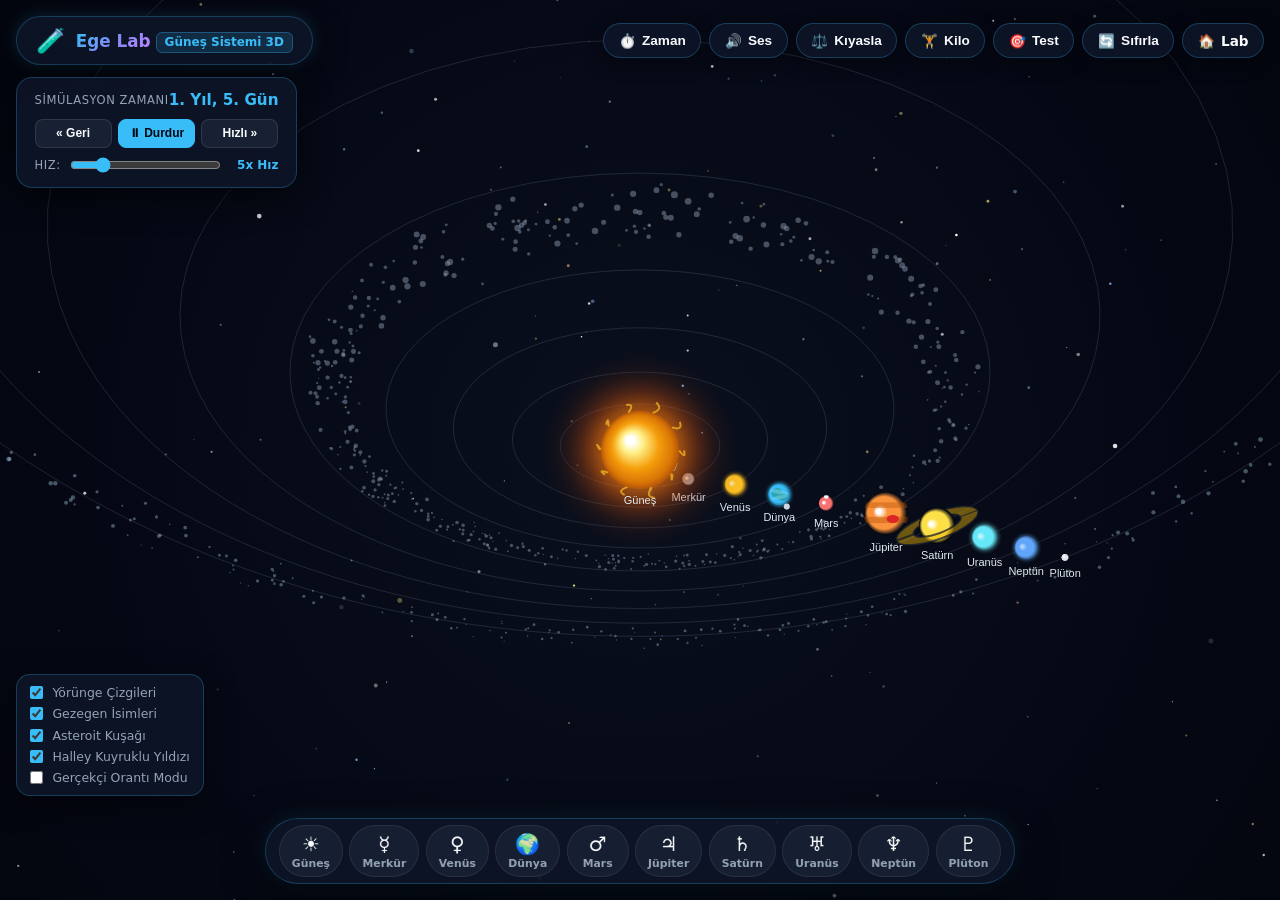
==== commit c6a9a301: "fix: mobil cihazlar icin 3D gorus alani, orantilar ve dokunmatik kontroller optimize edildi" ====
--- a/solar-system.html
+++ b/solar-system.html
@@ -819,33 +819,139 @@
     /* Responsive Uyumluluk */
     @media (max-width: 768px) {
       .hud-top-bar {
-        flex-direction: column;
-        align-items: flex-start;
-        gap: 0.6rem;
+        flex-direction: row !important;
+        align-items: center !important;
+        justify-content: space-between !important;
+        top: 0.5rem;
+        left: 0.5rem;
+        right: 0.5rem;
+        gap: 0.4rem;
       }
       .brand-hud {
-        padding: 0.4rem 0.8rem;
+        padding: 0.35rem 0.65rem;
+        gap: 0.4rem;
+      }
+      .brand-hud-logo {
+        font-size: 1.2rem;
+      }
+      .brand-hud-title {
+        font-size: 0.9rem;
+      }
+      .brand-hud-badge {
+        display: none;
+      }
+      .top-action-buttons {
+        gap: 0.25rem;
+      }
+      .hud-btn {
+        padding: 0.45rem;
+        min-width: 34px;
+        height: 34px;
+        border-radius: 50%;
+        justify-content: center;
+        font-size: 0.95rem;
+      }
+      .hud-btn span {
+        display: none;
       }
       .time-hud-card {
-        top: 6.8rem;
-        min-width: 220px;
-        padding: 0.6rem 0.8rem;
+        top: 3.5rem;
+        left: 0.5rem;
+        min-width: 190px;
+        max-width: calc(100vw - 1rem);
+        padding: 0.45rem 0.7rem;
+        gap: 0.35rem;
+        border-radius: 12px;
+      }
+      .time-hud-card.collapsed {
+        display: none;
+      }
+      .time-label {
+        font-size: 0.65rem;
+      }
+      .time-value {
+        font-size: 0.85rem;
+      }
+      .time-btn {
+        padding: 0.25rem 0.35rem;
+        font-size: 0.68rem;
+      }
+      .speed-slider-wrap {
+        gap: 0.35rem;
+      }
+      .speed-tag {
+        font-size: 0.68rem;
+        min-width: 36px;
+      }
+      .planets-dock-wrap {
+        bottom: 0.4rem;
+        padding: 0.25rem 0.4rem;
+        max-width: 98vw;
+        gap: 0.25rem;
+        -webkit-overflow-scrolling: touch;
+      }
+      .planet-dock-item {
+        min-width: 48px;
+        padding: 0.25rem 0.45rem;
+        border-radius: 30px;
+      }
+      .dock-icon {
+        font-size: 1.05rem;
+      }
+      .dock-name {
+        font-size: 0.6rem;
       }
       .planet-info-panel {
         width: 100%;
         max-width: 100vw;
         right: 0;
+        left: 0;
         top: auto;
-        bottom: 5rem;
+        bottom: 0;
         border-radius: 20px 20px 0 0;
-        max-height: 60vh;
+        max-height: 72vh;
+        padding: 1rem;
+        box-shadow: 0 -10px 40px rgba(0, 0, 0, 0.9);
+        z-index: 50;
+      }
+      .sheet-handle {
+        width: 40px;
+        height: 4px;
+        background: rgba(255, 255, 255, 0.25);
+        border-radius: 99px;
+        margin: 0 auto 0.5rem auto;
+      }
+      .stats-grid {
+        grid-template-columns: 1fr 1fr;
+        gap: 0.4rem;
+      }
+      .stat-box {
+        padding: 0.4rem 0.55rem;
+      }
+      .stat-box-title {
+        font-size: 0.62rem;
+      }
+      .stat-box-val {
+        font-size: 0.78rem;
+      }
+      .weight-calc-box {
+        padding: 0.6rem;
+      }
+      .fun-fact-box {
+        font-size: 0.74rem;
+        padding: 0.5rem 0.65rem;
       }
       .view-toggles-card {
-        bottom: 5.5rem;
-        display: none; /* Mobilde sadeleştir */
+        display: none;
+      }
+      .space-modal-box {
+        max-width: 95vw;
+        padding: 1rem;
+        max-height: 88vh;
       }
       .compare-selectors, .compare-cards {
         grid-template-columns: 1fr;
+        gap: 0.6rem;
       }
     }
   </style>
@@ -877,23 +983,26 @@
     </div>
 
     <div class="top-action-buttons">
+      <button id="btn-toggle-time" class="hud-btn" title="Simülasyon Hızı ve Zamanı">
+        ⏱️ <span>Zaman</span>
+      </button>
       <button id="btn-sound-toggle" class="hud-btn" title="Uzay Ambiyansı Sesini Aç/Kapat">
-        🔊 <span>Ses Açık</span>
+        🔊 <span>Ses</span>
       </button>
       <button id="btn-open-compare" class="hud-btn" title="Gezegenleri Karşılaştır">
-        ⚖️ <span>Karşılaştır</span>
+        ⚖️ <span>Kıyasla</span>
       </button>
       <button id="btn-open-weight" class="hud-btn" title="Ağırlık Laboratuvarı">
-        🏋️ <span>Kilo Hesapla</span>
+        🏋️ <span>Kilo</span>
       </button>
       <button id="btn-open-quiz" class="hud-btn" title="Uzay Bilgi Testi">
-        🎯 <span>Bilgi Testi</span>
+        🎯 <span>Test</span>
       </button>
       <button id="btn-reset-cam" class="hud-btn" title="Genel Bakışa Dön">
         🔄 <span>Sıfırla</span>
       </button>
       <a href="index.html" class="hud-btn" style="text-decoration: none;">
-        🏠 <span>Lab'a Dön</span>
+        🏠 <span>Lab</span>
       </a>
     </div>
   </header>
@@ -901,7 +1010,7 @@
   <!-- ========================================================
        ZAMAN KONTROLÜ & TAKVİM (HUD SOL ÜST)
        ======================================================== -->
-  <div class="time-hud-card">
+  <div class="time-hud-card" id="time-hud-panel">
     <div class="time-date-display">
       <span class="time-label">Simülasyon Zamanı</span>
       <span id="display-sim-date" class="time-value">1. Yıl, 0. Gün</span>
@@ -947,9 +1056,10 @@
   </div>
 
   <!-- ========================================================
-       GEZEGEN BİLGİ KARTI (HUD SAĞ PANEL)
+       GEZEGEN BİLGİ KARTI (HUD SAĞ PANEL / MOBİLDE BOTTOM SHEET)
        ======================================================== -->
   <aside id="planet-panel" class="planet-info-panel hidden">
+    <div class="sheet-handle"></div>
     <div class="panel-header">
       <div class="planet-title-group">
         <h2 id="p-name">🌍 Dünya</h2>
@@ -1453,6 +1563,8 @@
         this.targetCamPitch = 0.55;
         this.camYaw = 0.45;   // Döndürme açısı
         this.targetCamYaw = 0.45;
+        this.fov = 700;
+        this.userHasZoomed = false;
         
         this.camTarget = { x: 0, y: 0, z: 0 };
         this.targetLookAt = { x: 0, y: 0, z: 0 };
@@ -1515,6 +1627,19 @@
         this.height = window.innerHeight;
         this.canvas.width = this.width;
         this.canvas.height = this.height;
+
+        const isPortrait = this.height > this.width;
+        // Telefonda portre modunda sistemin tamamının sığması için duyarlı FOV ve kamera mesafesi
+        this.fov = isPortrait ? Math.min(this.width * 1.05, 420) : Math.min(this.width * 0.65, 700);
+
+        if (!this.userHasZoomed) {
+          const defaultDist = isPortrait ? 1150 : 750;
+          const defaultPitch = isPortrait ? 0.68 : 0.55;
+          this.targetCamDist = defaultDist;
+          this.targetCamPitch = defaultPitch;
+          this.camDistance = defaultDist;
+          this.camPitch = defaultPitch;
+        }
       }
 
       generateStars() {
@@ -1604,8 +1729,9 @@
         // Zoom (Mouse Wheel)
         this.canvas.addEventListener('wheel', (e) => {
           e.preventDefault();
+          this.userHasZoomed = true;
           const zoomDelta = e.deltaY * 0.8;
-          this.targetCamDist = Math.max(120, Math.min(2400, this.targetCamDist + zoomDelta));
+          this.targetCamDist = Math.max(90, Math.min(2800, this.targetCamDist + zoomDelta));
         }, { passive: false });
 
         // Tıklama ile Gezegen Seçme
@@ -1625,6 +1751,7 @@
             this.dragStartX = e.touches[0].clientX;
             this.dragStartY = e.touches[0].clientY;
           } else if (e.touches.length === 2) {
+            this.userHasZoomed = true;
             initialPinchDist = Math.hypot(
               e.touches[0].clientX - e.touches[1].clientX,
               e.touches[0].clientY - e.touches[1].clientY
@@ -1643,13 +1770,14 @@
             this.targetCamPitch += dy * 0.006;
             this.targetCamPitch = Math.max(-Math.PI / 2 + 0.08, Math.min(Math.PI / 2 - 0.08, this.targetCamPitch));
           } else if (e.touches.length === 2 && initialPinchDist) {
+            this.userHasZoomed = true;
             const currentDist = Math.hypot(
               e.touches[0].clientX - e.touches[1].clientX,
               e.touches[0].clientY - e.touches[1].clientY
             );
             const delta = (initialPinchDist - currentDist) * 2;
             initialPinchDist = currentDist;
-            this.targetCamDist = Math.max(120, Math.min(2400, this.targetCamDist + delta));
+            this.targetCamDist = Math.max(90, Math.min(2800, this.targetCamDist + delta));
           }
         });
 
@@ -1657,6 +1785,18 @@
           this.isDragging = false;
           initialPinchDist = null;
         });
+
+        // Zaman Göster/Gizle Butonu
+        const toggleTimeBtn = document.getElementById('btn-toggle-time');
+        if (toggleTimeBtn) {
+          toggleTimeBtn.addEventListener('click', () => {
+            const timePanel = document.getElementById('time-hud-panel');
+            if (timePanel) {
+              timePanel.classList.toggle('collapsed');
+              toggleTimeBtn.classList.toggle('active', !timePanel.classList.contains('collapsed'));
+            }
+          });
+        }
 
         // UI Butonları
         document.getElementById('btn-time-play').addEventListener('click', () => {
@@ -1717,7 +1857,7 @@
         const sndBtn = document.getElementById('btn-sound-toggle');
         sndBtn.addEventListener('click', () => {
           const isMuted = sound.toggleMute();
-          sndBtn.innerHTML = isMuted ? '🔇 <span>Ses Kapalı</span>' : '🔊 <span>Ses Açık</span>';
+          sndBtn.innerHTML = isMuted ? '🔇 <span>Ses</span>' : '🔊 <span>Ses</span>';
           sndBtn.classList.toggle('active', !isMuted);
         });
 
@@ -1818,11 +1958,13 @@
 
       resetCamera() {
         this.selectedPlanetId = null;
+        this.userHasZoomed = false;
         document.querySelectorAll('.planet-dock-item').forEach(el => el.classList.remove('selected'));
         document.getElementById('planet-panel').classList.add('hidden');
         this.targetLookAt = { x: 0, y: 0, z: 0 };
-        this.targetCamDist = 750;
-        this.targetCamPitch = 0.55;
+        const isPortrait = this.height > this.width;
+        this.targetCamDist = isPortrait ? 1150 : 750;
+        this.targetCamPitch = isPortrait ? 0.68 : 0.55;
         this.targetCamYaw = 0.45;
       }
 
@@ -1862,11 +2004,12 @@
       }
 
       findPlanetAtScreen(sx, sy) {
+        const isMobile = this.width < 768;
         for (let i = PLANET_DATA.length - 1; i >= 0; i--) {
           const p = PLANET_DATA[i];
           const state = this.planetStates[p.id];
           const dist = Math.hypot(sx - state.screenX, sy - state.screenY);
-          const clickRadius = Math.max(state.screenRadius + 6, 18);
+          const clickRadius = Math.max(state.screenRadius + (isMobile ? 16 : 7), isMobile ? 28 : 18);
           if (dist <= clickRadius) {
             return p.id;
           }
@@ -1897,7 +2040,7 @@
           return { visible: false, screenX: 0, screenY: 0, scale: 0, depth: z2 };
         }
 
-        const fov = 700;
+        const fov = this.fov || (this.height > this.width ? 420 : 700);
         const scale = fov / z2;
         const screenX = this.width / 2 + x1 * scale;
         const screenY = this.height / 2 - y2 * scale;
@@ -2150,7 +2293,7 @@
           state.screenY = proj.screenY;
 
           const baseRadius = this.realisticScale ? (p.id === 'sun' ? 24 : Math.max(3, p.radiusReal / 2200)) : p.radiusVis;
-          state.screenRadius = Math.max(3.5, baseRadius * proj.scale);
+          state.screenRadius = Math.max(this.width < 768 ? 4.5 : 3.5, baseRadius * proj.scale);
 
           return {
             planet: p,
